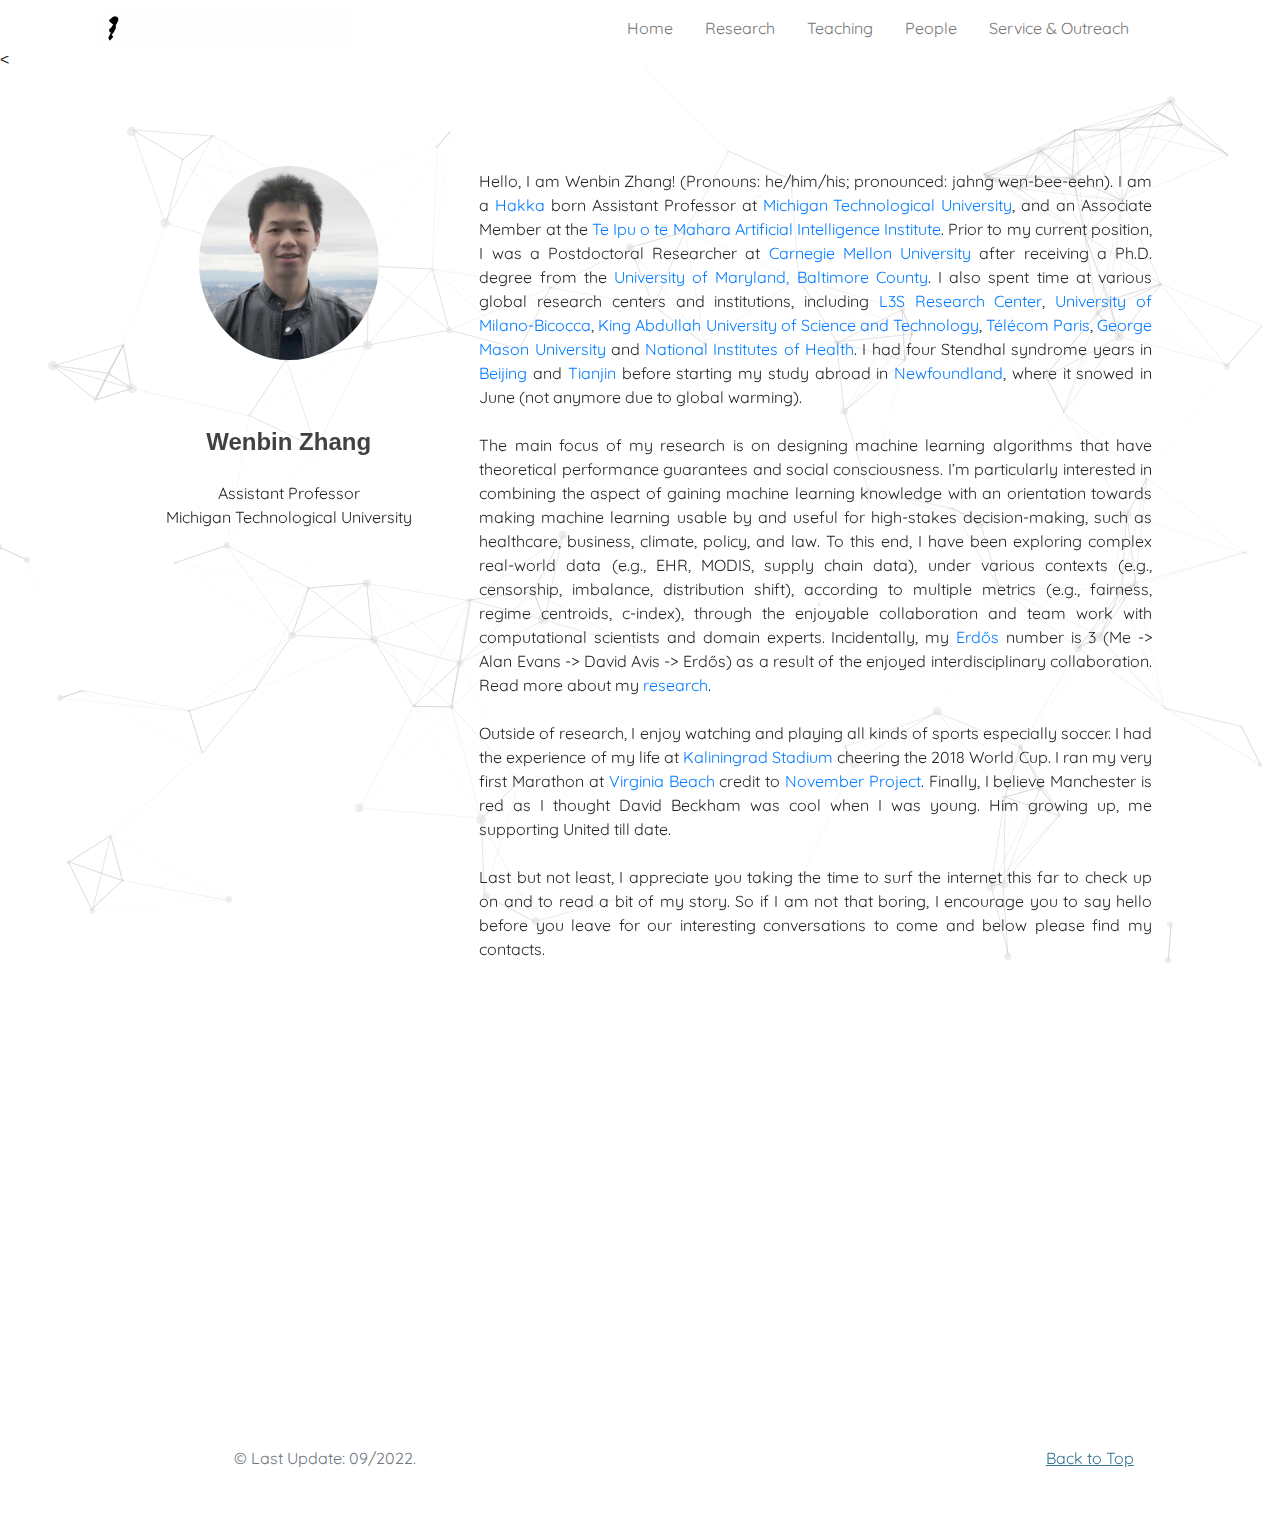
==== index.html @ 7fa9fdf8 "Add files via upload" ====
<!doctype html>
<html lang="en">
<head>

<!-- META -->
<meta charset="utf-8">
<!-- <meta name="viewport" content="width=device-width, initial-scale=1, shrink-to-fit=no"> -->
<meta name="viewport" content="width=device-width,initial-scale=1.0,maximum-scale=1.0,minimum-scale=1.0,user-scalable=no">
<meta name="description" content="Wenbin Zhang Personal Profile">
<meta name="keywords" content="Wenbin Zhang">
<meta name="author" content="Wenbin Zhang">

<meta name="viewport" content="width=device-width, initial-scale=1, maximum-scale=1, user-scalable=no">


<!-- FAVICON -->
<!--<link rel="shortcut icon" href="assets/img/favicon.png">-->

<!-- FONTS -->
<!--<link href="https://fonts.googleapis.com/css?family=Abril+Fatface%7CArapey&amp;subset=latin-ext" rel="stylesheet">-->
        <!-- fonts -->
<link href="https://fonts.googleapis.com/css?family=Quicksand|Work+Sans:400,700,800&display=swap" rel="stylesheet">

<!-- STYLESHEETS -->
<!--<link rel="stylesheet" type="text/css" href="assets/css/plugins.css">-->
<!--<link rel="stylesheet" type="text/css" href="assets/css/main.css">-->
<!--<link rel="stylesheet" type="text/css" href="assets/css/style.css">-->
 <!-- Bootstrap CSS -->
<link href="css/main.css" rel="stylesheet" >
<link href="css/animate.css" rel="stylesheet">
<link href="css/bootstrap.min.css" rel="stylesheet" type="text/css">
<link href="css/font-awesome.min.css" rel="stylesheet" type="text/css">



    <!-- <\!-- this might need to go away -\-> -->
    <!-- <link rel="stylesheet" href="https://use.fontawesome.com/releases/v5.8.1/css/all.css" integrity="sha384-50oBUHEmvpQ+1lW4y57PTFmhCaXp0ML5d60M1M7uH2+nqUivzIebhndOJK28anvf" crossorigin="anonymous"> -->

<link rel="icon" type="image/png" href="./images/favicon.png" />

<script src="js/wow.min.js"></script>
    <script>
      new WOW().init();
    </script>

    <script>
      window.addEventListener("pageshow", function() {
        scrollBy(0, -1000) });
    </script>
</head>

<!-- PAGE TITLE -->
<title>Wenbin Zhang (张雯斌)</title>
<!-- float:left -->

<body>
<div class="demo_panel_box">
  <div class="color_panel_box">
	 <div class="spiner_button slide_in_out"><i class="fa fa-futbol-o fa-spin"></i></div>
	  <span class="red_color"></span>
	  <span class="blue_color"></span>
	  <span class="yellow_color"></span>
	  <span class="purple_color"></span>
	  <span class="pink_color"></span>
	  <span class="green_color"></span>
  </div>
</div>
<div id="particles-js"></div>
<nav class="navbar navbar-expand-lg fixed-top">
    <button id='btn1' class="navbar-toggler" type="button" data-toggle="collapse" data-target="#navbarSupportedContent" aria-controls="navbarSupportedContent" aria-expanded="false" aria-label="Toggle navigation">
       <span class="navbar-toggler-icon">
         <i class="fa fa-bars"></i>
       </span>
    </button>
    <div class="namegif">
        <img src="images/name.gif" style="width:250px; height:40px; position:absolute; top:10px; left:100px">
    </div>
    <div class="collapse navbar-collapse " id="navbarSupportedContent">
        <ul class="navbar-nav mr-4">
           <li class="nav-item">
             <a class="nav-link " data-value="about" href="index.html#about" target="_self">Home</a>
           </li>
           <li class="nav-item">
             <a class="nav-link" data-value="papers" href="research.html" target="_self">Research</a>
           </li>
           <li class="nav-item">
             <a class="nav-link " data-value="teaching" href="teaching.html" target="_self">Teaching</a>
           </li>
           <li class="nav-item">
             <a class="nav-link " data-value="talks" href="people.html" target="_self">People</a>
           </li>
           <li class="nav-item">
             <a class="nav-link " data-value="service" href="service.html" target="_self">Service & Outreach</a>
           </li>
         </ul>
       </div>
  </nav>
  <br>
<!-- PRELOADER -->
<<div class="about">
    <div class="row">

      <div class="col-md-4">

        <div class="container description" style="text-align: center">
		<br>
              <img src="images/author.jpg" class="rounded-circle"><br><br><br>
              <div style="text-align: center">
              <h1>Wenbin Zhang</h1>
                <p> Assistant Professor<br>
<!--                     College of Computing<br> -->
                    Michigan Technological University</p><br>
<!--                 <h6>Email: wenbinzh [at] mtu.edu<br></h6>

		<h6>Office Location: Kanwal and Ann Rekhi Hall 0310</h6> -->
              </div>
        </div>
      </div>

      <div class="col-md-8" id="about">
	<p style="text-align:justify; text-justify:inter-ideograph;">Hello, I am Wenbin Zhang! (Pronouns: he/him/his; pronounced: jahng wen-bee-eehn). I am a <a class="theme-color" href="https://en.wikipedia.org/wiki/Hakka_people" target="_blank" rel="noopener noreferrer">Hakka</a> born Assistant Professor at <a class="theme-color" href="https://www.mtu.edu" target="_blank" rel="noopener noreferrer">Michigan Technological University</a>, and an Associate Member at the <a class="theme-color" href="https://ai.waikato.ac.nz/" target="_blank" rel="noopener noreferrer">Te Ipu o te Mahara Artificial Intelligence Institute</a>. Prior to my current position, I was a Postdoctoral Researcher at <a class="theme-color" href="https://www.cmu.edu/" target="_blank" rel="noopener noreferrer">Carnegie Mellon University</a> after receiving a Ph.D. degree from the <a class="theme-color" href="https://www.umbc.edu/" target="_blank" rel="noopener noreferrer">University of Maryland, Baltimore County</a>. I also spent time at various global research centers and institutions, including <a class="theme-color" href="https://www.l3s.de/de" target="_blank" rel="noopener noreferrer">L3S Research Center</a>, <a class="theme-color" href="https://www.unimib.it/" target="_blank" rel="noopener noreferrer">University of Milano-Bicocca</a>, <a class="theme-color" href="https://www.kaust.edu.sa/en" target="_blank" rel="noopener noreferrer">King Abdullah University of Science and Technology</a>, <a class="theme-color" href="https://dig.telecom-paristech.fr/blog/" target="_blank" rel="noopener noreferrer">Télécom Paris</a>, <a class="theme-color" href="https://www2.gmu.edu/" target="_blank" rel="noopener noreferrer">George Mason University</a> and <a class="theme-color" href="https://www.nlm.nih.gov/" target="_blank" rel="noopener noreferrer">National Institutes of Health</a>. I had four Stendhal syndrome years in <a class="theme-color" href="https://www.google.com/maps/@39.9553424,116.3162938,17z?hl=en&amp;authuser=0" target="_blank" rel="noopener noreferrer">Beijing</a> and <a class="theme-color" href="https://www.google.com/maps/@39.1099492,117.2091143,18z?hl=en&amp;authuser=0" target="_blank" rel="noopener noreferrer">Tianjin</a> before starting my study abroad in <a class="theme-color" href="https://www.google.com/maps/@47.5730776,-52.7360975,16z?hl=en&amp;authuser=0" target="_blank" rel="noopener noreferrer">Newfoundland</a>, where it snowed in June (not anymore due to global warming).<br><br>

          The main focus of my research is on designing machine learning algorithms that have theoretical performance guarantees and social consciousness. I’m particularly interested in combining the aspect of gaining machine learning knowledge with an orientation towards making machine learning usable by and useful for high-stakes decision-making, such as healthcare, business, climate, policy, and law. To this end, I have been exploring complex real-world data (e.g., EHR, MODIS, supply chain data), under various contexts (e.g., censorship, imbalance, distribution shift), according to multiple metrics (e.g., fairness, regime centroids, c-index), through the enjoyable collaboration and team work with computational scientists and domain experts. Incidentally, my <a class="theme-color" href="https://www.oakland.edu/enp/" target="_blank" rel="noopener noreferrer">Erdős</a> number is 3 (Me -> Alan Evans -> David Avis -> Erdős) as a result of the enjoyed interdisciplinary collaboration. Read more about my <a class="theme-color" href="research.html">research</a>.<br><br>

          Outside of research, I enjoy watching and playing all kinds of sports especially soccer. I had the experience of my life at <a class="theme-color" href="https://en.wikipedia.org/wiki/Kaliningrad_Stadium" target="_blank" rel="noopener noreferrer">Kaliningrad Stadium</a> cheering the 2018 World Cup. I ran my very first Marathon at <a class="theme-color" href="https://www.shamrockmarathon.com/" target="_blank" rel="noopener noreferrer">Virginia Beach</a> credit to <a class="theme-color" href="https://november-project.com/baltimore-md/" target="_blank" rel="noopener noreferrer">November Project</a>. Finally, I believe Manchester is red as I thought David Beckham was cool when I was young. Him growing up, me supporting United till date.<br><br>

          Last but not least, I appreciate you taking the time to surf the internet this far to check up on and to read a bit of my story. So if I am not that boring,  I encourage you to say hello before you leave for our interesting conversations to come and below please find my contacts. <br><br></p>
          
      </div>
    </div>
  </div>
<!-- /PRELOADER -->

<hr class="featurette-divider wow zoomIn">

<div class="contact wow zoomIn">
<h1 class="text-center">Contact</h1>

<!-- <div class="div-container">
    <div class="mybox">
        <div class="box_item1">
            <p style="text-align:center;"><b>Email: </b></p>
            <p style="text-align:center;"><b>Phone: </b></p>
            <p style="text-align:center;"><b>Office: </b></p>
        </div>
        <div class="box_item2">
            <p style="text-align:left;"><a href="mailto:wenbinzh@mtu.edu" style="text-decoration:none" target="_blank">wenbinzh at mtu dot edu</a></p>
            <p style="text-align:left;">9064871087</p>
            <p style="text-align:left;">Rekhi Hall 0310</p>
        </div>
        <div class="box_item1">
            <p style="text-align:center;"><b>Mailing<br>Address:</b></p>
        </div>
        <div class="box_item2">
            <p style="text-align:left;">Department of Computer Science<br>
                Michigan Technological University <br>
                1400 Townsend Drive <br>
                Houghton, MI 49931 </p>
        </div>
    </div>
</div> -->
<div id="contact">
<div class="div-container">
    <div class="mybox">
        <div class="box_item3">
            <div class="row">
                <div class="col-md-4">

                </div>
                <div class="col-md-2">
                    <p><b>Email:</b></p>
                </div>
                <div class="col-md-4"><p><a href="mailto:wenbinzh@mtu.edu" style="text-decoration:none" target="_blank">wenbinzh [at] mtu.edu</a></p>
                </div>
<!--                <div class="col-md-1">-->

<!--                </div>-->
            </div>
            <div class="row">
                <div class="col-md-4">

                </div>
                <div class="col-md-2">
                    <p><b>Phone:</b></p>
                </div>
                <div class="col-md-4"><p>+1 906-487-1087</p>
                </div>
<!--                <div class="col-md-1">-->

<!--                </div>-->
            </div>
            <div class="row">
                <div class="col-md-4">

                </div>
                <div class="col-md-2">
                    <p><b>Office:</b></p>
                </div>
                <div class="col-md-4"><p>Rekhi Hall 0310</p>
                </div>
<!--                <div class="col-md-1">-->

<!--                </div>-->
            </div>
        </div>
        <div class="box_item4">
            <div class="row">
                <div class="col-md-1">

                </div>
                <div class="col-md-2">
                    <p><b>Mailing<br>Address:</b></p>
                </div>
                <div class="col-md-6"><p>Department of Computer Science<br>
                Michigan Technological University <br>
                1400 Townsend Drive <br>
                Houghton, MI 49931</p>
                </div>
                <div class="col-md-1">

                </div>
            </div>
        </div>
</div>
</div>
</div>
</div>	



<hr class="featurette-divider wow zoomIn">
  <footer class="footer mt-auto py-3" >
    <div class="flex-container">
      <span class="flex-item text-muted">© Last Update: 09/2022.</span>
      <div class="flex-item" style="width:20%"></div>
      <div class="flex-item"><a class="footer_link" href="#" target="_self">Back to Top</a></div>
    </div>
<!--  </div>-->
  </footer>

<!-- IMAGE CONTAINER -->
<div class="image-container">

	<div class="background-img"></div>
	<div class="information-img"></div>
</div>
<!-- /IMAGE CONTAINER -->


<!-- CONTENT AREA -->


<script src="https://code.jquery.com/jquery-3.3.1.slim.min.js" integrity="sha384-q8i/X+965DzO0rT7abK41JStQIAqVgRVzpbzo5smXKp4YfRvH+8abtTE1Pi6jizo" crossorigin="anonymous"></script>
<script src="https://cdnjs.cloudflare.com/ajax/libs/popper.js/1.14.7/umd/popper.min.js" integrity="sha384-UO2eT0CpHqdSJQ6hJty5KVphtPhzWj9WO1clHTMGa3JDZwrnQq4sF86dIHNDz0W1" crossorigin="anonymous"></script>
<script src="https://stackpath.bootstrapcdn.com/bootstrap/4.3.1/js/bootstrap.min.js" integrity="sha384-JjSmVgyd0p3pXB1rRibZUAYoIIy6OrQ6VrjIEaFf/nJGzIxFDsf4x0xIM+B07jRM" crossorigin="anonymous"></script>
<!-- JAVASCRIPTS -->
<script type="text/javascript" src="js/plugins.js"></script>
<script type="text/javascript" src="js/main.js"></script>
<script type="text/javascript" src="js/particles.min.js"></script>
<script type="text/javascript" src="js/app.js"></script>
<script type="text/javascript" src="js/publication.js"></script>
<script type="text/javascript" src="js/wow-1.3.0.min.js"></script>
<script type="text/javascript" src="js/validator.min.js"></script>
<script type="text/javascript" src="js/magnific-popup-options.js"></script>
<script type="text/javascript" src='js/jquery-3.4.1.min.js'></script>
<script type="text/javascript" src='js/effects.js'></script>
<script type="text/javascript" src='js/main.js'></script>
<style>
.copyrights{text-indent:-9999px;height:0;line-height:0;font-size:0;overflow:hidden;}
</style>

</body>


</html>
---- css/main.css ----
/*Set a font*/
html,h2,h3,h4,h5,h6,a,span,div{
 font-family: "Quicksand", 'Hiragino Sans GB', Tahoma, Helvetica, Arial, sans-serif;
 display:block;
}


h1 {
  font-family: 'Hiragino Sans GB', sans-serif;
  font-weight: 700;
  color: #568e30;
}

h1.text-center {
  font-size: 22px;
  font-weight: 700;
}

a:link, a:visited {
  /* color: #008b96; */
}

/* define navbar appearance */
.navbar{
  background:white;
  /*  background-color:rgba(0,0,0,0.5);*/
}

.navbar .navbar-collapse{
  margin:0px 7%;
}

.navbar .namegif{
  margin:0px 0% 0px 100px;
}

.nav-link,.navbar-brand{
  color: #757675;
  cursor: pointer;
  padding:8px;
}

.nav-link{
  margin-right: 1em !important;}

.nav-link:hover, .navbar-brand:hover{
  /*background-color:#2b441e;*/
    background-color:#568e30;
  color: #f4f4f4;
  border-radius: 5px;
}

.navbar-collapse{
  justify-content: flex-end;}

.navbar-toggler{
  /* background:#215772 !important; */
  /* border: solid 1px; */
}

/*.fa-bars{*/
/*  margin-top:5px;*/
/*  color:grey;*/
/*}*/

/*header style*/
.header{
 background-image: url("finalCover.jpeg");
 background-attachment: fixed;
 background-size: cover;
 background-position: center;
 text-align: center;
 vertical-align: middle;
 display:block;
}

/* .overlay{
 position: absolute;
 min-height: 110%;
 min-width: 100%;
 left: 0;
 top: 0;
 bottom:0;
 background: rgba(244, 244, 244, 0.60);
} */



.description img {
  width:180px;
  height: auto;
  margin-top: 40px;
}

.about .description h1{
 color:#414042;
 font-weight: bold;
 font-size:150%;
 margin-top: 20px;
}

.about .description p{
 color:#1c1c1c;
 font-size: 16px;
 /* line-height: 1.5; */
 margin: 5px 0;
}

.description h6{
 color:#1c1c1c;
 font-size: 14px;
}

.arrow{
  color: black;
  height: 1000%;
  margin: auto;
}

.description button{
 background:#317191;
 color:#fff;
 font-size:15px;
 margin: 70px 0;
 box-shadow: 2px 2px 4px #383838;
}

.description .btn a{
  color:white;
}

.description .btn a:hover{
  color:#d8d8d8;
  text-decoration: none;
}

/*styling the About section*/
.about{
 margin: 30px 10%;
 /* position: relative; */
}
.about h1{
  margin: 2em 0 1em;
}

.about p{
  margin-top: 10%;
}

.about a{
  display: inline;
  /* color: #1b75bc; */
}

/* news */
.news{
  margin: 0 10%;
}

.news h1{
 margin: 2em 0 1em;
}

.news a{
  display: inline;
}

.responsive {
  width: 100%;
  height: auto;
}


/* papers */
.papers {
 margin: 10px 10%;
 position: relative;
}

.papers h1{
  margin: 2em 0 1em;
}

.papers h4{
 margin: 0px 0px 30px;
 font-weight: bold;
 color: grey;
 font-size: 180%;
}
.papers h5 {
  font-family: 'Hiragino Sans GB', sans-serif;
  font-weight: 700;
  font-size: 15px;
}

.papers h6 {
  font-size: 14px;
}

.paper p{
  font-size:15px;
  margin: 0 0 6px;
  /* font-family: 'Hiragino Sans GB', sans-serif; */
}

.paper span, .about span{
  font-family: 'Hiragino Sans GB', sans-serif !important;
  display: inline;
  /* color: red; */
  font-weight: bold;
  font-size: 14px;
}

.papers a{
  display: inline;
}

.btn {
font-family: 'Hiragino Sans GB', sans-serif;
 padding: 2px 4px !important;
 height: 20px !important;
 font-size: 12px !important;
 font-weight: 800 !important;
}

.btn-primary.arxiv{
  background: #FF9933;
  border-color: #FF9933;
}

.btn-primary.circ{
  background: #28A745;
  border-color: #28A745;
}

.btn-primary.github{
  background: #343a40;
  border-color: #343a40;
}

/*4633FF*/
/*CA33FF*/
.btn-outline-primary.arxiv{
  border-color: #FF9933;
  color: #FF9933;
}

.btn-outline-primary.circ{
  border-color: #28A745;
  color: #28A745;
}

.btn-outline-primary.github{
  border-color: #343a40;
  color: #343a40;
}

.btn-outline-primary.blog{
  border-color: #00adbb;
  color: #00adbb;
}

.btn-outline-primary.talk{
  border-color: #6a52ab;
  color: #6a52ab;
}

.btn-outline-primary.slides{
    border-color: #0484c9;
    color: #0484c9;
}

/*footer*/
.featurette-divider{
  margin:30px 10% 40px 10%;

}

.footerarea{
    /*position: relative;*/
    /*background: url(../images/intro-bg.jpg); !*** intro-section background image ***!*/
    /*background-repeat: no-repeat;*/
    /*background-position: center;*/
    /*background-size: cover;*/
    /*width: 100%;*/
    /*height: 100%;*/
    /*z-index: 1;*/
    background-color: red;
}

.footer a{
  color:grey;
  text-decoration: underline;
}

.flex-container{
  margin:30px 10%;
  display:flex;
  justify-content: space-around;
}

.flex-container .footer_link{
  color: #317191;
  position: absolute;
  z-index: 12;
}

#particles-js{
  position: fixed;
  width: 100%;
  height: 100%;
  top: 7%;
  left: 0;
  z-index: 0;
}


.hiddenMemo {
	width:200px;
  	overflow: hidden;			
  	text-overflow: ellipsis;
  	display: -webkit-box;     	
  	-webkit-line-clamp: 2;    	
  	-webkit-box-orient: vertical; 
}

.data{
            /*注意：此处使用width无效*/
            display: flex;
        }
.data>div{
            box-sizing: border-box;
            /* 如果 div高度不一样，让div顶部对齐使用vertical-align*/
            /*vertical-align: top;*/
}
.data_left{
            width:300px;
            background-color: #E6A23C;
}
.data_middle{
            flex: 1;
            background-color: #909399;
}

.dropdown {
  position: relative;
  display: inline-block;
  z-index: 1
}
.dropdown-content {
  display: none;
  position: absolute;
  /*background-color: #f9f9f9;*/
  background-color: rgb(255,250,240);
  min-width: 600px;
  box-shadow: 0px 8px 16px 0px rgba(0,0,0,0.2);
  padding: 12px 16px;
  position: relative;
  z-index: 2
}
.dropdown:hover .dropdown-content {
  display: block;
  text-align:justify;
  text-justify:inter-ideograph;
}

/*.contact{*/
/*    position: relative;*/
/*}*/

.div-container {

margin: 10px 0;

padding: 10px;

width: 100%;

/*border: 2px solid #ccc;*/

position: relative;

}
.adddiv-container {
      width: 100%;
      height: 30px;
      display: flex;
      justify-content: center;
    }
.div1 {

width: 25%;

height: 300px;

/*border: 2px solid red;*/

}

.div2 {

width: 25%;

height: 300px;

/*border: 2px solid red;*/

position: absolute;

/* 边距设置 */

right: 50%;

top: 10px;

}
.div3 {

width: 25%;

height: 300px;

/*border: 2px solid red;*/
position: absolute;

/* 边距设置 */

right: 25%;

top: 10px;

}
.div4 {

width: 25%;

height: 300px;

/*border: 2px solid red;*/
position: absolute;

/* 边距设置 */

right: 0%;

top: 10px;

}

.mybox{
  width: 100%;
  display: flex;
  flex-wrap: wrap;
  justify-content: space-between;
}
.box_item1{ /
    flex: 1;
    width: 20%;
    min-width: 20%; /* 加入这两个后每个item的宽度就生效了*/
    max-width: 20%; /* 加入这两个后每个item的宽度就生效了*/
    height: 200px;
  }
.box_item2{ /
    flex: 1;
    width: 30%;
    min-width: 30%; /* 加入这两个后每个item的宽度就生效了*/
    max-width: 30%; /* 加入这两个后每个item的宽度就生效了*/
    height: 200px;
  }
.box_item3{ /
    flex: 1;
    width: 50%;
    min-width: 50%; /* 加入这两个后每个item的宽度就生效了*/
    max-width: 50%; /* 加入这两个后每个item的宽度就生效了*/
    height: 200px;
  }
.box_item4{ /
    flex: 1;
    width: 50%;
    min-width: 50%; /* 加入这两个后每个item的宽度就生效了*/
    max-width: 50%; /* 加入这两个后每个item的宽度就生效了*/
    height: 200px;
  }
.red {
    color: red;
}

.colorful {
    background-image: -webkit-linear-gradient(left, #F30306, #FDDF02 25%, #F30306 50%, #FDDF02 75%, #F30306);
    -webkit-text-fill-color: transparent;
    -webkit-background-clip: text;
    -webkit-background-size: 200% 100%;
    -webkit-animation: maskedAnimation 4s infinite linear;
    font-size: 18px;
}


@keyframes maskedAnimation {
    0% {
        background-position: 0 0;
    }
    100% {
        background-position: -100% 0;
    }
}
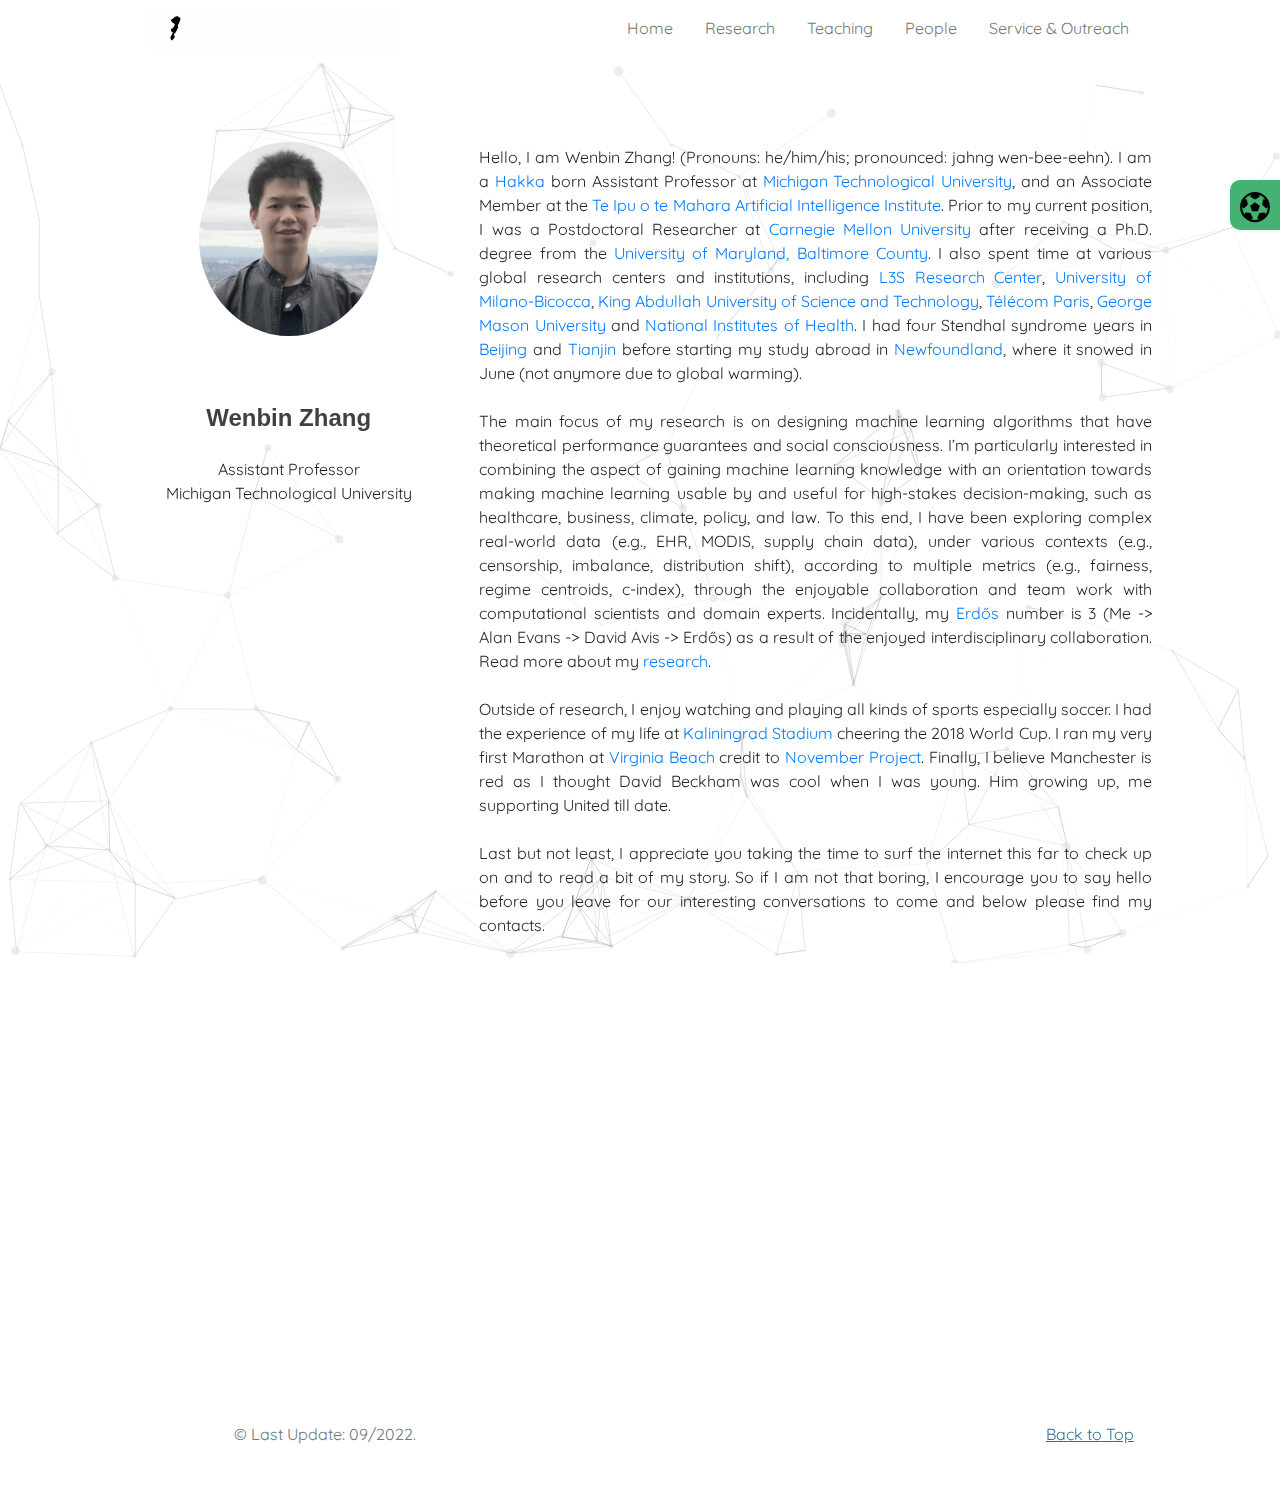
==== commit d19e0987: "Update index.html" ====
--- a/index.html
+++ b/index.html
@@ -73,7 +73,7 @@
        </span>
     </button>
     <div class="namegif">
-        <img src="images/name.gif" style="width:250px; height:40px; position:absolute; top:10px; left:100px">
+        <img src="images/name.gif" style="width:250px; height:40px; position:absolute; top:10px; left:150px">
     </div>
     <div class="collapse navbar-collapse " id="navbarSupportedContent">
         <ul class="navbar-nav mr-4">
--- a/css/main.css
+++ b/css/main.css
@@ -477,8 +477,8 @@
 .box_item4{ /
     flex: 1;
     width: 50%;
-    min-width: 50%; /* 加入这两个后每个item的宽度就生效了*/
-    max-width: 50%; /* 加入这两个后每个item的宽度就生效了*/
+    min-width: 50%; 
+    max-width: 50%; 
     height: 200px;
   }
 .red {
@@ -504,5 +504,278 @@
     }
 }
 
-
-
+.demo_panel_box{
+    position: fixed;
+    width: 180px;
+    height: 140px;
+    background: #e6e6e6;
+    right: -180px;
+    top: 180px;
+    text-align: center;
+    z-index: 99;
+}
+
+.color_panel_box {
+  margin-top: 20px;
+  padding: 0 12px;
+}
+.spiner_button{
+    height: 50px;
+    width: 50px;
+    background: #44b272;
+    position: absolute;
+    display: block;
+    right: 180px;
+    top: 0px;
+    z-index: 99;
+    text-align: center;
+    font-size: 30px;
+    color: black;
+    padding-top: 5px;
+    cursor: pointer;
+    border-radius: 10px 0 0 10px;
+}
+.color_panel_box span{
+    width: 30px;
+    height: 30px;
+    margin-left: 15px;
+    display: block;
+    border-radius: 50%;
+    float: left;
+    margin-bottom: 15px;
+    cursor: pointer;
+
+}
+.color_panel_box span.red_color{
+    background-color: #DC143C;
+}
+.color_panel_box span.blue_color{
+    background-color: #4183D7;
+}
+.color_panel_box span.yellow_color{
+    background-color: #ffd505;
+}
+.color_panel_box span.purple_color{
+    background-color: #663399;
+}
+.color_panel_box span.pink_color{
+    background-color: #D2527F;
+}
+.color_panel_box span.green_color{
+    background-color: #44b272;
+}
+
+/*======= yellow =========*/
+.yellow_color_theme .main-menu ul.navbar-nav li.active a.theme-color{
+    color: #ffd505;
+}
+.yellow_color_theme .main-menu ul.navbar-nav li:hover a.theme-color{
+    color: #ffd505;
+}
+.yellow_color_theme .welcome-text h1 span.theme-color{
+    color: #ffd505;
+}
+.yellow_color_theme .banner-icon.theme-color{
+    color: #ffd505;
+}
+.yellow_color_theme .btn.theme-color, .yellow_color_theme a.btn.theme-color{
+    background: #ffd505;
+}
+.yellow_color_theme .social-icon.theme-color a:hover{
+    background: #ffd505;
+    color: #fff;
+}
+.yellow_color_theme .section-title h2 span.theme-color {
+  color: #ffd505;
+}
+.yellow_color_theme .review-list .owl-dots div.active{
+    background: #ffd505;
+}
+.yellow_color_theme .spiner_button{
+    background: #ffd505;
+}
+.yellow_color_theme .about a.theme-color{
+    color: #ffd505;
+}
+/*======= end yellow =========*/
+
+/*=========== red ===========*/
+.red_color_theme .main-menu ul.navbar-nav li.active a.theme-color{
+    color: #DC143C;
+}
+.red_color_theme .main-menu ul.navbar-nav li:hover a.theme-color{
+    color: #DC143C;
+}
+.red_color_theme .welcome-text h1 span.theme-color{
+    color: #DC143C;
+}
+.red_color_theme .banner-icon.theme-color{
+    color: #DC143C;
+}
+.red_color_theme .btn.theme-color, .red_color_theme a.btn.theme-color{
+    background: #DC143C;
+    color: #fff;
+}
+.red_color_theme .social-icon.theme-color a:hover{
+    background: #DC143C;
+    color: #fff;
+}
+.red_color_theme .section-title h2 span.theme-color {
+  color: #DC143C;
+}
+.red_color_theme .review-list .owl-dots div.active{
+    background: #DC143C;
+}
+.red_color_theme .spiner_button{
+     background: #DC143C;
+}
+.red_color_theme .about a.theme-color{
+    color: #DC143C;
+}
+/*=========== end red ===========*/
+
+/*=========== green ===========*/
+.green_color_theme .main-menu ul.navbar-nav li.active a.theme-color{
+    color: #44b272;
+}
+.green_color_theme .main-menu ul.navbar-nav li:hover a.theme-color{
+    color: #44b272;
+}
+
+.green_color_theme .welcome-text h1 span.theme-color{
+    color: #44b272;
+}
+.green_color_theme .banner-icon.theme-color{
+    color: #44b272;
+}
+.green_color_theme .btn.theme-color, .green_color_theme a.btn.theme-color{
+    background: #44b272;
+    color: #fff;
+}
+.green_color_theme .social-icon.theme-color a:hover{
+    background: #44b272;
+    color: #fff;
+}
+.green_color_theme .section-title h2 span.theme-color {
+  color: #44b272;
+}
+.green_color_theme .review-list .owl-dots div.active{
+    background: #44b272;
+}
+.green_color_theme .spiner_button{
+     background: #44b272;
+}
+.green_color_theme .about a.theme-color{
+    color: #44b272;
+}
+/*=========== end green ===========*/
+
+/*=========== pink ===========*/
+.pink_color_theme .main-menu ul.navbar-nav li.active a.theme-color{
+    color: #D2527F;
+}
+.pink_color_theme .main-menu ul.navbar-nav li:hover a.theme-color{
+    color: #D2527F;
+}
+
+.pink_color_theme .welcome-text h1 span.theme-color{
+    color: #D2527F;
+}
+.pink_color_theme .banner-icon.theme-color{
+    color: #D2527F;
+}
+.pink_color_theme .btn.theme-color, .pink_color_theme a.btn.theme-color{
+    background: #D2527F;
+}
+.pink_color_theme .social-icon.theme-color a:hover{
+    background: #D2527F;
+    color: #fff;
+}
+.pink_color_theme .section-title h2 span.theme-color {
+  color: #D2527F;
+}
+.pink_color_theme .review-list .owl-dots div.active{
+    background: #D2527F;
+}
+.pink_color_theme .spiner_button{
+     background: #D2527F;
+}
+.pink_color_theme .about a.theme-color{
+    color: #D2527F;
+}
+/*=========== end pink ===========*/
+
+/*=========== purple ===========*/
+.purple_color_theme .main-menu ul.navbar-nav li.active a.theme-color{
+    color: #663399;
+}
+.purple_color_theme .main-menu ul.navbar-nav li:hover a.theme-color{
+    color: #663399;
+}
+
+.purple_color_theme .welcome-text h1 span.theme-color{
+    color: #663399;
+}
+.purple_color_theme .banner-icon.theme-color{
+    color: #663399;
+}
+.purple_color_theme .btn.theme-color, .purple_color_theme a.btn.theme-color{
+    background: #663399;
+    color: #fff;
+}
+.purple_color_theme .social-icon.theme-color a:hover{
+    background: #663399;
+    color: #fff;
+}
+.purple_color_theme .section-title h2 span.theme-color {
+  color: #663399;
+}
+.purple_color_theme .review-list .owl-dots div.active{
+    background: #663399;
+}
+.purple_color_theme .spiner_button{
+     background: #663399;
+}
+.purple_color_theme .about a.theme-color{
+    color: #663399;
+}
+
+/*=========== end purple ===========*/
+
+/*=========== blue ===========*/
+.blue_color_theme .main-menu ul.navbar-nav li.active a.theme-color{
+    color: #4183D7;
+}
+.blue_color_theme .main-menu ul.navbar-nav li:hover a.theme-color{
+    color: #4183D7;
+}
+
+.blue_color_theme .welcome-text h1 span.theme-color{
+    color: #4183D7;
+}
+.blue_color_theme .banner-icon.theme-color{
+    color: #4183D7;
+}
+.blue_color_theme .btn.theme-color, .blue_color_theme a.btn.theme-color{
+    background: #4183D7;
+    color: #fff;
+}
+.blue_color_theme .social-icon.theme-color a:hover{
+    background: #4183D7;
+    color: #fff;
+}
+.blue_color_theme .section-title h2 span.theme-color {
+  color: #4183D7;
+}
+.blue_color_theme .review-list .owl-dots div.active{
+    background: #4183D7;
+}
+.blue_color_theme .spiner_button{
+     background: #4183D7;
+}
+.blue_color_theme .about a.theme-color{
+    color: #4183D7;
+}
+/*=========== end red ===========*/
+
+
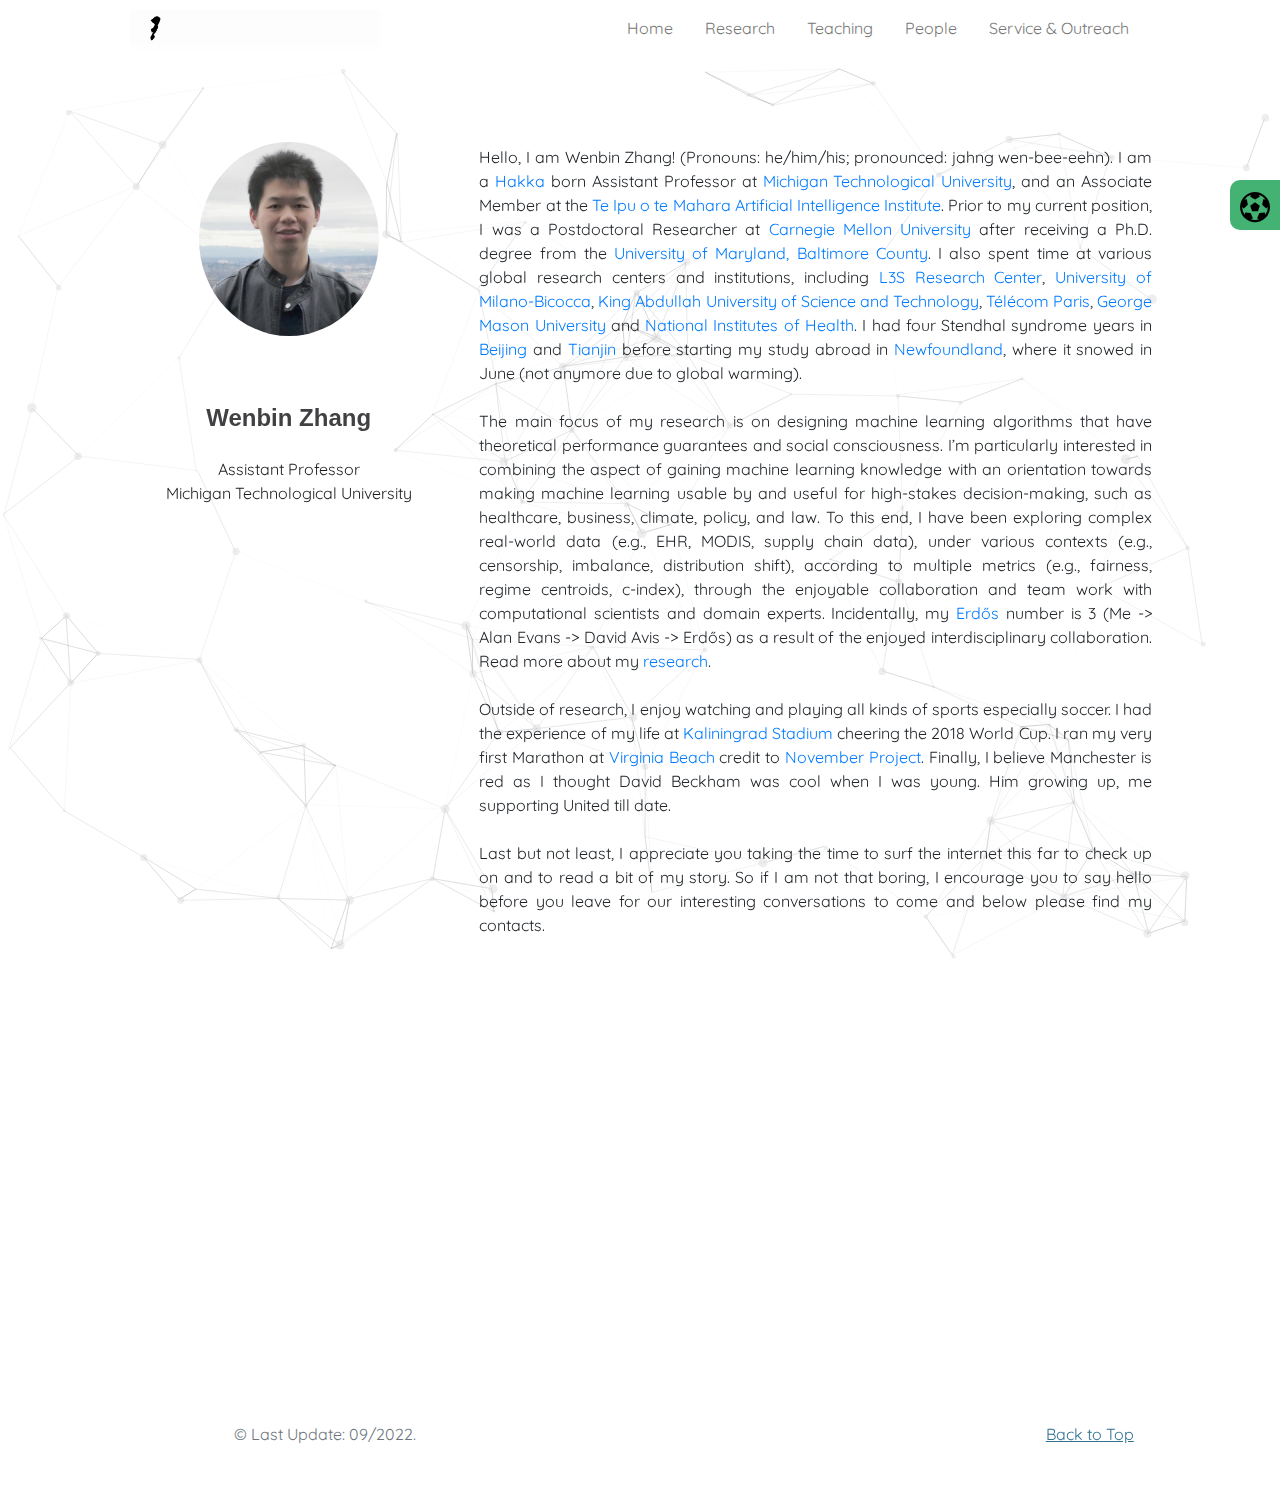
==== commit cad260c5: "Update index.html" ====
--- a/index.html
+++ b/index.html
@@ -73,7 +73,7 @@
        </span>
     </button>
     <div class="namegif">
-        <img src="images/name.gif" style="width:250px; height:40px; position:absolute; top:10px; left:150px">
+        <img src="images/name.gif" style="width:250px; height:40px; position:absolute; top:10px; left:130px">
     </div>
     <div class="collapse navbar-collapse " id="navbarSupportedContent">
         <ul class="navbar-nav mr-4">
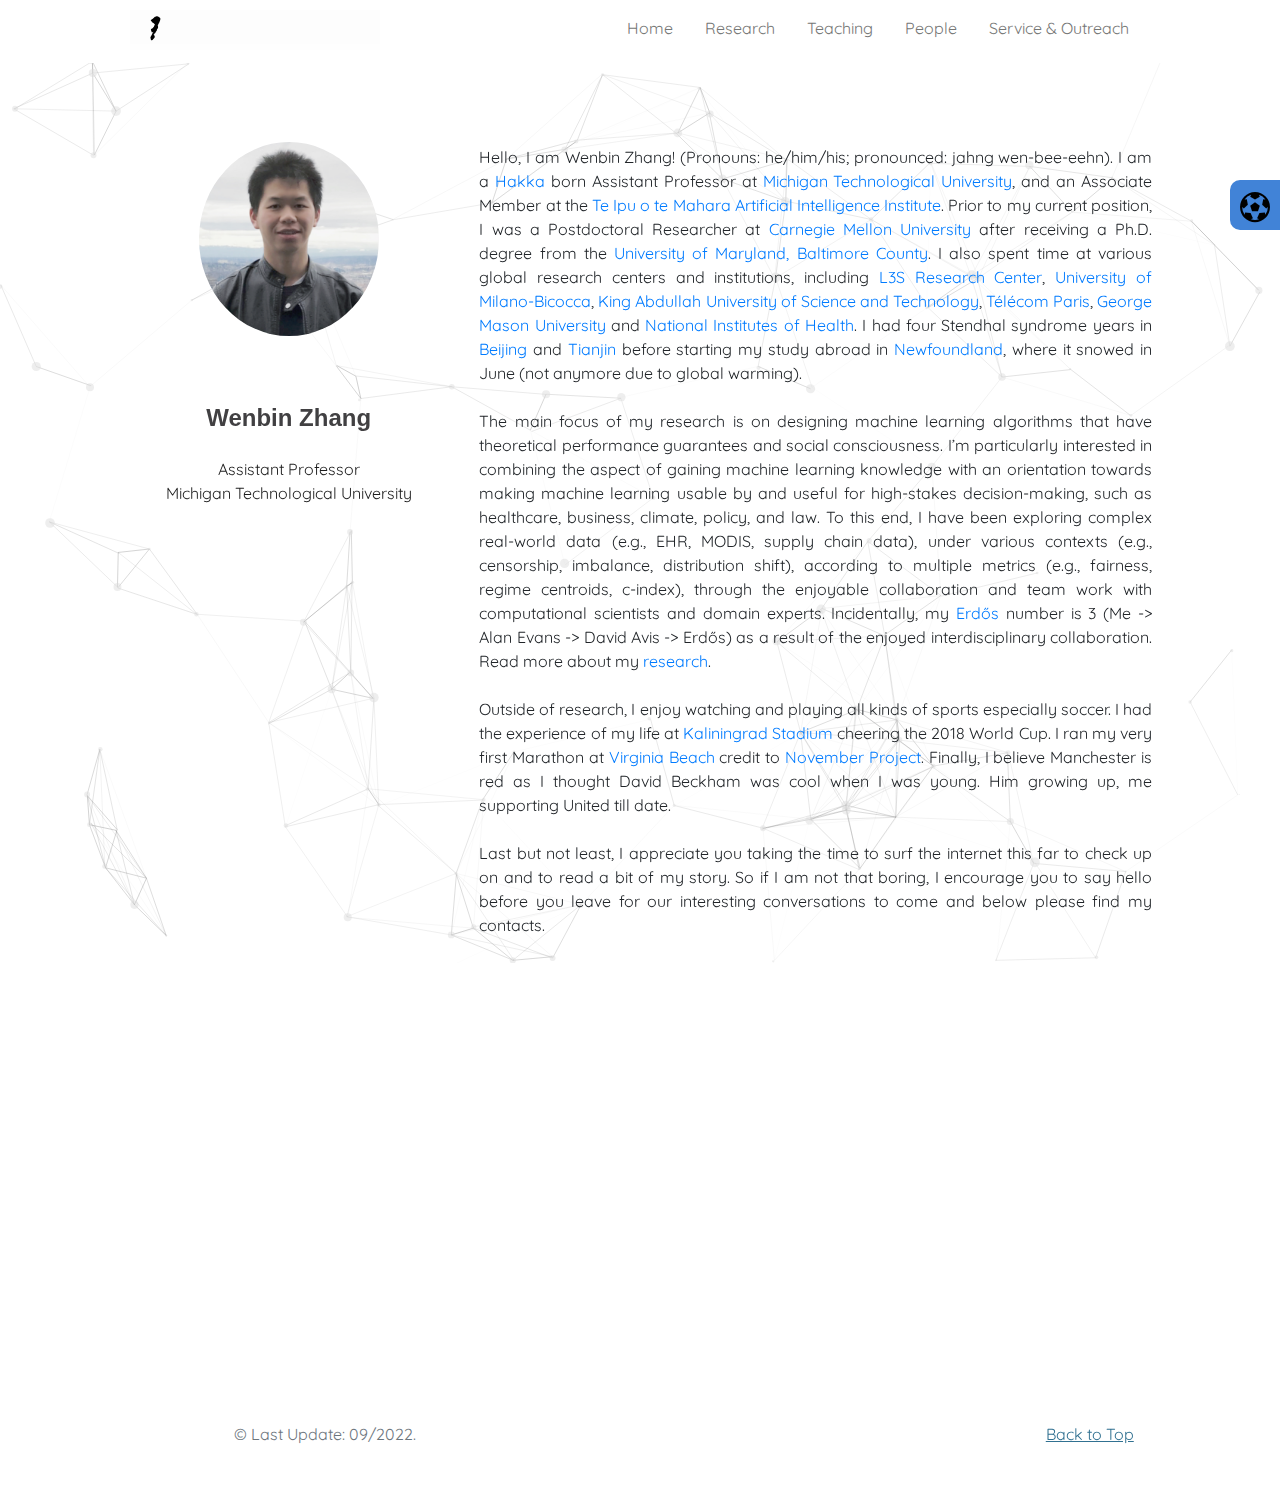
==== commit 01caee58: "Update index.html" ====
--- a/index.html
+++ b/index.html
@@ -170,7 +170,7 @@
                 <div class="col-md-2">
                     <p><b>Email:</b></p>
                 </div>
-                <div class="col-md-4"><p><a href="mailto:wenbinzh@mtu.edu" style="text-decoration:none" target="_blank">wenbinzh [at] mtu.edu</a></p>
+                <div class="col-md-4"><p><a class="theme-color" href="mailto:wenbinzh@mtu.edu" style="text-decoration:none" target="_blank">wenbinzh [at] mtu.edu</a></p>
                 </div>
 <!--                <div class="col-md-1">-->
 
--- a/css/main.css
+++ b/css/main.css
@@ -325,13 +325,12 @@
 }
 
 .data{
-            /*注意：此处使用width无效*/
+            
             display: flex;
         }
 .data>div{
             box-sizing: border-box;
-            /* 如果 div高度不一样，让div顶部对齐使用vertical-align*/
-            /*vertical-align: top;*/
+            
 }
 .data_left{
             width:300px;
@@ -407,7 +406,6 @@
 
 position: absolute;
 
-/* 边距设置 */
 
 right: 50%;
 
@@ -423,7 +421,6 @@
 /*border: 2px solid red;*/
 position: absolute;
 
-/* 边距设置 */
 
 right: 25%;
 
@@ -439,7 +436,6 @@
 /*border: 2px solid red;*/
 position: absolute;
 
-/* 边距设置 */
 
 right: 0%;
 
@@ -456,22 +452,22 @@
 .box_item1{ /
     flex: 1;
     width: 20%;
-    min-width: 20%; /* 加入这两个后每个item的宽度就生效了*/
-    max-width: 20%; /* 加入这两个后每个item的宽度就生效了*/
+    min-width: 20%; 
+    max-width: 20%; 
     height: 200px;
   }
 .box_item2{ /
     flex: 1;
     width: 30%;
-    min-width: 30%; /* 加入这两个后每个item的宽度就生效了*/
-    max-width: 30%; /* 加入这两个后每个item的宽度就生效了*/
+    min-width: 30%; 
+    max-width: 30%; 
     height: 200px;
   }
 .box_item3{ /
     flex: 1;
     width: 50%;
-    min-width: 50%; /* 加入这两个后每个item的宽度就生效了*/
-    max-width: 50%; /* 加入这两个后每个item的宽度就生效了*/
+    min-width: 50%; 
+    max-width: 50%; 
     height: 200px;
   }
 .box_item4{ /
@@ -522,7 +518,7 @@
 .spiner_button{
     height: 50px;
     width: 50px;
-    background: #44b272;
+    background: #4183D7;
     position: absolute;
     display: block;
     right: 180px;
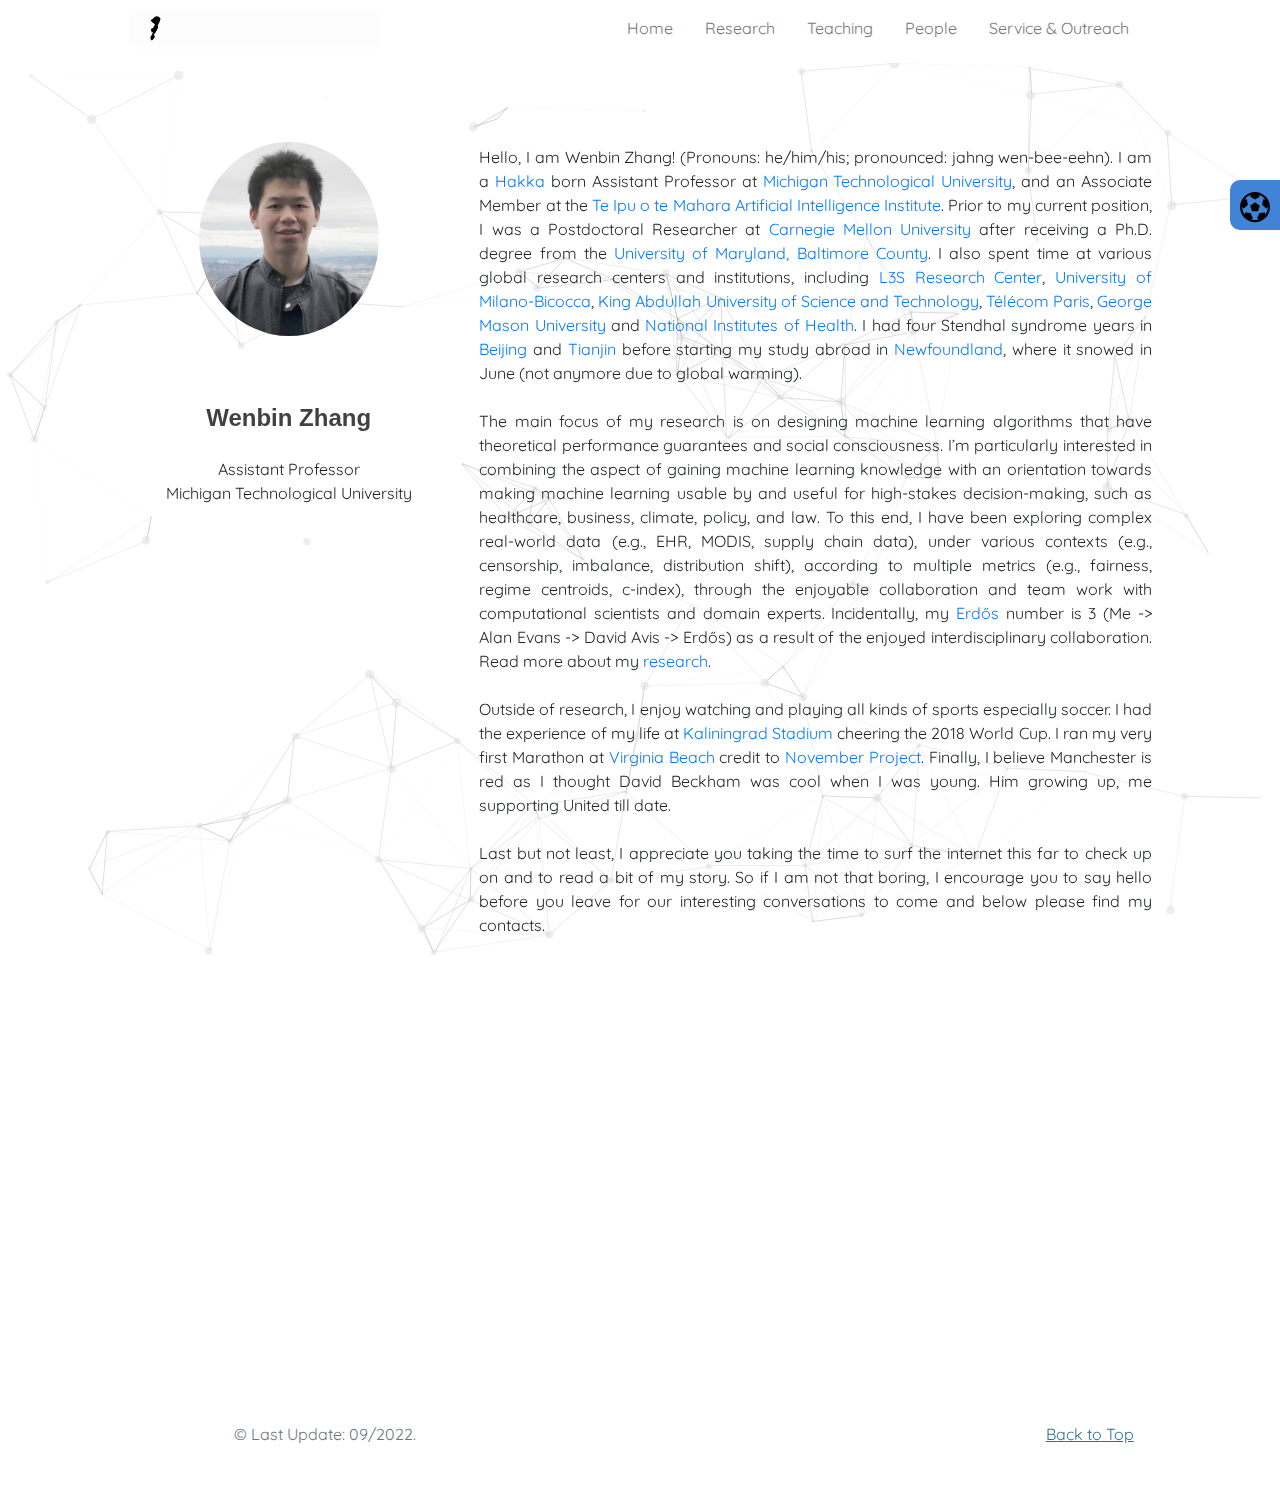
==== commit d7645e62: "Update index.html" ====
--- a/index.html
+++ b/index.html
@@ -78,7 +78,7 @@
     <div class="collapse navbar-collapse " id="navbarSupportedContent">
         <ul class="navbar-nav mr-4">
            <li class="nav-item">
-             <a class="nav-link " data-value="about" href="index.html#about" target="_self">Home</a>
+             <a class="nav-link " data-value="about" href="https://pages.mtu.edu/~wenbinzh/" target="_self">Home</a>
            </li>
            <li class="nav-item">
              <a class="nav-link" data-value="papers" href="research.html" target="_self">Research</a>
--- a/css/main.css
+++ b/css/main.css
@@ -593,6 +593,9 @@
 .yellow_color_theme .about a.theme-color{
     color: #ffd505;
 }
+.yellow_color_theme .div-container a.theme-color{
+    color: #ffd505;
+}
 /*======= end yellow =========*/
 
 /*=========== red ===========*/
@@ -628,6 +631,9 @@
 .red_color_theme .about a.theme-color{
     color: #DC143C;
 }
+.red_color_theme .div-container a.theme-color{
+    color: #DC143C;
+}
 /*=========== end red ===========*/
 
 /*=========== green ===========*/
@@ -664,6 +670,9 @@
 .green_color_theme .about a.theme-color{
     color: #44b272;
 }
+.green_color_theme .div-container a.theme-color{
+    color: #44b272;
+}
 /*=========== end green ===========*/
 
 /*=========== pink ===========*/
@@ -699,6 +708,9 @@
 .pink_color_theme .about a.theme-color{
     color: #D2527F;
 }
+.pink_color_theme .div-container a.theme-color{
+    color: #D2527F;
+}
 /*=========== end pink ===========*/
 
 /*=========== purple ===========*/
@@ -735,6 +747,9 @@
 .purple_color_theme .about a.theme-color{
     color: #663399;
 }
+.purple_color_theme .div-container a.theme-color{
+    color: #663399;
+}
 
 /*=========== end purple ===========*/
 
@@ -772,6 +787,9 @@
 .blue_color_theme .about a.theme-color{
     color: #4183D7;
 }
+.blue_color_theme .div-container a.theme-color{
+    color: #4183D7;
+}
 /*=========== end red ===========*/
 
 
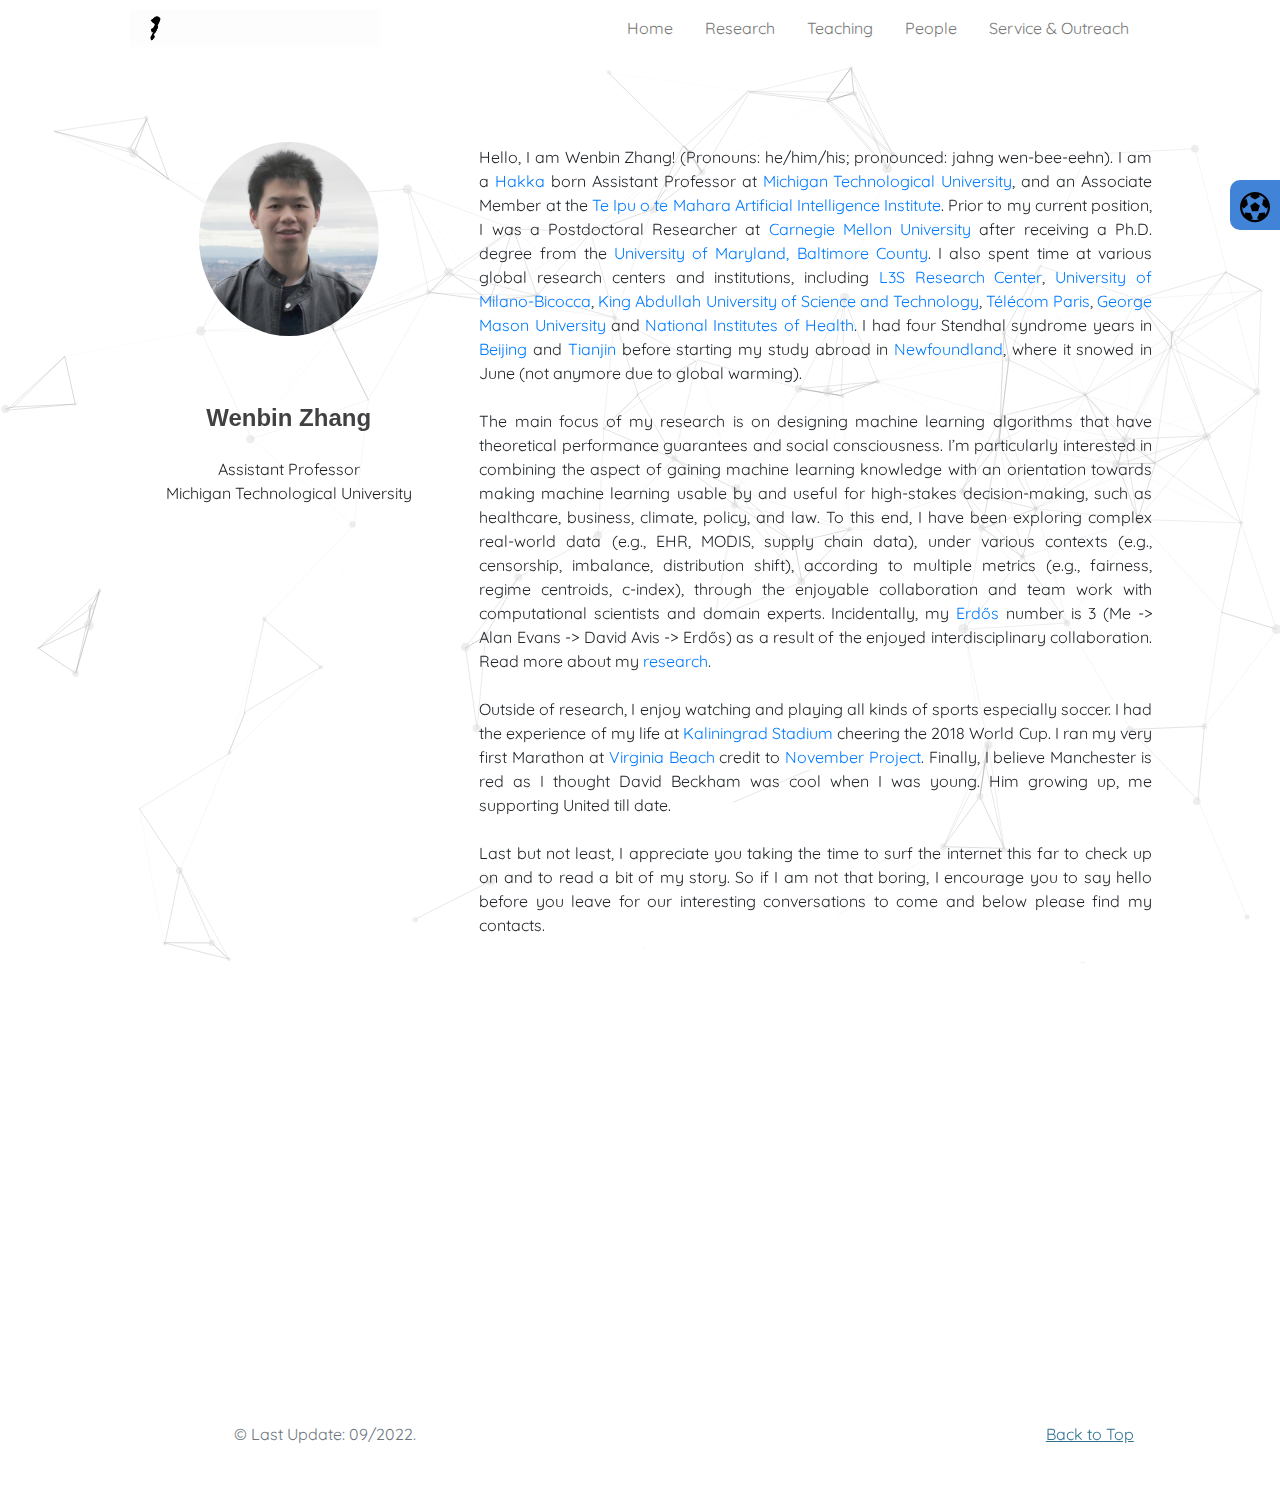
==== commit 0a34cab1: "Update index.html" ====
--- a/index.html
+++ b/index.html
@@ -48,6 +48,15 @@
         scrollBy(0, -1000) });
     </script>
 </head>
+<script async src="https://www.googletagmanager.com/gtag/js?id=GA_TRACKING_ID"></script>
+<script>
+  window.dataLayer = window.dataLayer || [];
+  function gtag(){window.dataLayer.push(arguments);}
+  gtag('js', new Date());
+
+  gtag('config', 'UA-146879426-1');
+</script>	
+	
 
 <!-- PAGE TITLE -->
 <title>Wenbin Zhang (张雯斌)</title>
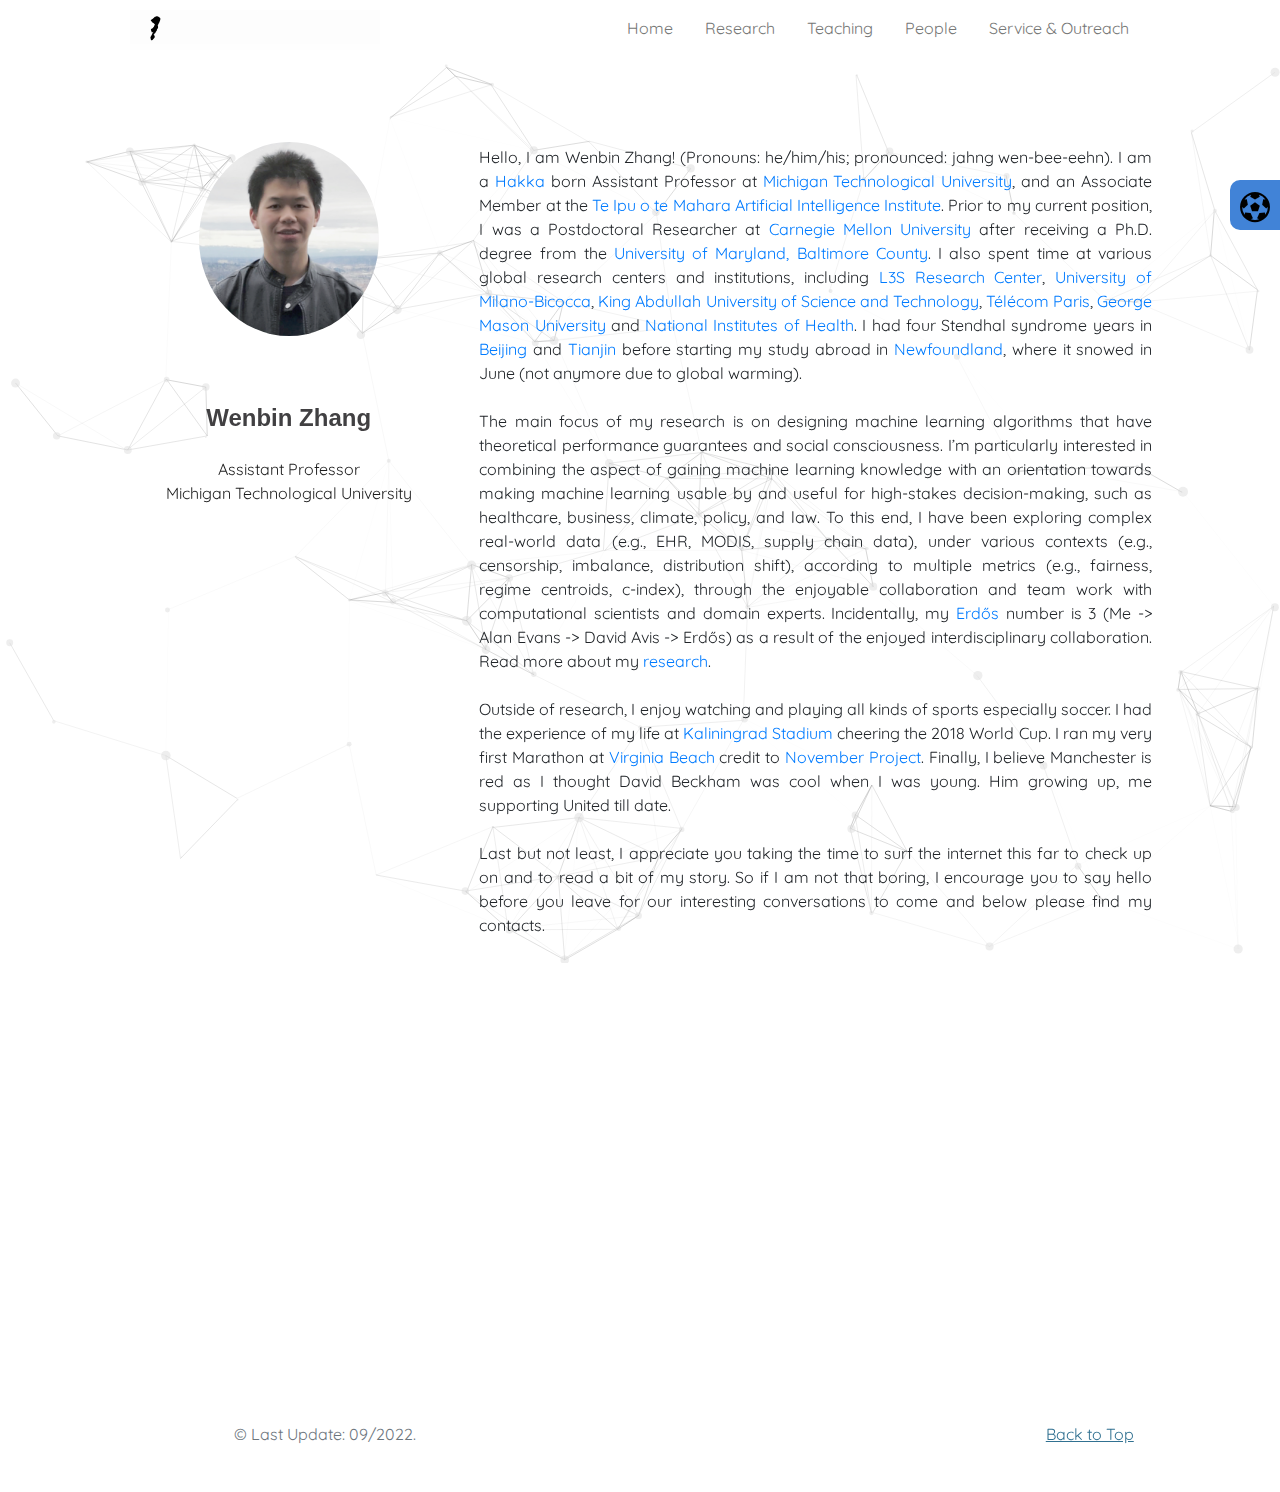
==== commit 9389c16c: "Update index.html" ====
--- a/index.html
+++ b/index.html
@@ -48,7 +48,7 @@
         scrollBy(0, -1000) });
     </script>
 </head>
-<script async src="https://www.googletagmanager.com/gtag/js?id=GA_TRACKING_ID"></script>
+<script async src="https://www.googletagmanager.com/gtag/js?id=UA-146879426-1"></script>
 <script>
   window.dataLayer = window.dataLayer || [];
   function gtag(){window.dataLayer.push(arguments);}
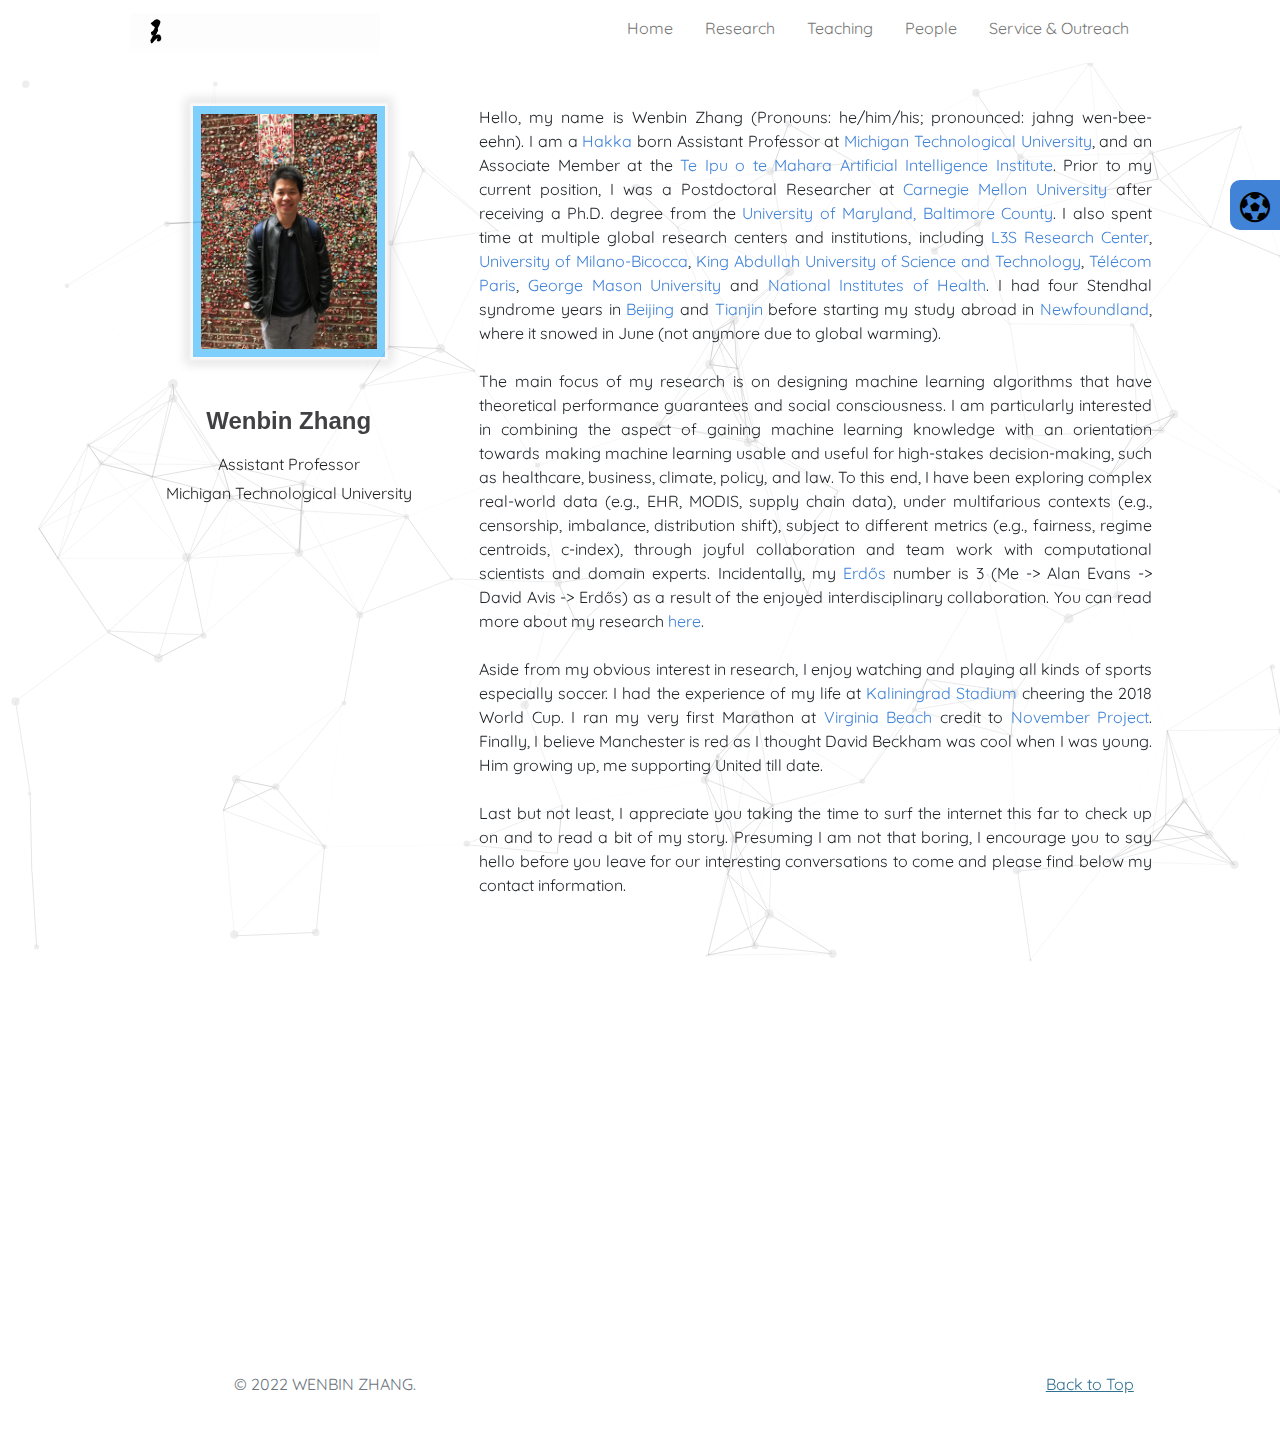
==== commit 2721f006: "Add files via upload" ====
--- a/index.html
+++ b/index.html
@@ -2,46 +2,29 @@
 <html lang="en">
 <head>
 
-<!-- META -->
 <meta charset="utf-8">
-<!-- <meta name="viewport" content="width=device-width, initial-scale=1, shrink-to-fit=no"> -->
 <meta name="viewport" content="width=device-width,initial-scale=1.0,maximum-scale=1.0,minimum-scale=1.0,user-scalable=no">
 <meta name="description" content="Wenbin Zhang Personal Profile">
 <meta name="keywords" content="Wenbin Zhang">
 <meta name="author" content="Wenbin Zhang">
-
-<meta name="viewport" content="width=device-width, initial-scale=1, maximum-scale=1, user-scalable=no">
-
-
-<!-- FAVICON -->
-<!--<link rel="shortcut icon" href="assets/img/favicon.png">-->
-
-<!-- FONTS -->
-<!--<link href="https://fonts.googleapis.com/css?family=Abril+Fatface%7CArapey&amp;subset=latin-ext" rel="stylesheet">-->
-        <!-- fonts -->
+<script type="text/javascript">
+	document.body.addEventListener("touchstart", function() {});
+</script>
+
 <link href="https://fonts.googleapis.com/css?family=Quicksand|Work+Sans:400,700,800&display=swap" rel="stylesheet">
 
-<!-- STYLESHEETS -->
-<!--<link rel="stylesheet" type="text/css" href="assets/css/plugins.css">-->
-<!--<link rel="stylesheet" type="text/css" href="assets/css/main.css">-->
-<!--<link rel="stylesheet" type="text/css" href="assets/css/style.css">-->
- <!-- Bootstrap CSS -->
+
 <link href="css/main.css" rel="stylesheet" >
 <link href="css/animate.css" rel="stylesheet">
 <link href="css/bootstrap.min.css" rel="stylesheet" type="text/css">
 <link href="css/font-awesome.min.css" rel="stylesheet" type="text/css">
 
-
-
-    <!-- <\!-- this might need to go away -\-> -->
-    <!-- <link rel="stylesheet" href="https://use.fontawesome.com/releases/v5.8.1/css/all.css" integrity="sha384-50oBUHEmvpQ+1lW4y57PTFmhCaXp0ML5d60M1M7uH2+nqUivzIebhndOJK28anvf" crossorigin="anonymous"> -->
-
 <link rel="icon" type="image/png" href="./images/favicon.png" />
 
 <script src="js/wow.min.js"></script>
-    <script>
+<script>
       new WOW().init();
-    </script>
+</script>
 
     <script>
       window.addEventListener("pageshow", function() {
@@ -59,10 +42,10 @@
 	
 
 <!-- PAGE TITLE -->
-<title>Wenbin Zhang (张雯斌)</title>
+<title>Wenbin Zhang | Michigan Technological University</title>
 <!-- float:left -->
 
-<body>
+<body ontouchstart="" >
 <div class="demo_panel_box">
   <div class="color_panel_box">
 	 <div class="spiner_button slide_in_out"><i class="fa fa-futbol-o fa-spin"></i></div>
@@ -82,7 +65,7 @@
        </span>
     </button>
     <div class="namegif">
-        <img src="images/name.gif" style="width:250px; height:40px; position:absolute; top:10px; left:130px">
+        <img src="images/name.gif" style="width:250px; height:40px; position:absolute; top:13px; left:130px">
     </div>
     <div class="collapse navbar-collapse " id="navbarSupportedContent">
         <ul class="navbar-nav mr-4">
@@ -110,15 +93,17 @@
     <div class="row">
 
       <div class="col-md-4">
-
         <div class="container description" style="text-align: center">
 		<br>
-              <img src="images/author.jpg" class="rounded-circle"><br><br><br>
+<!--              <img src="images/author.jpg" class="rounded-circle"><br><br><br>-->
+              <div class="photo">
+                  <img class="theme-color" style="margin-top: 15%;" src="images/author.jpg">
+              </div>
               <div style="text-align: center">
               <h1>Wenbin Zhang</h1>
-                <p> Assistant Professor<br>
+                <p> Assistant Professor</p>
 <!--                     College of Computing<br> -->
-                    Michigan Technological University</p><br>
+                    <p>Michigan Technological University</p><br>
 <!--                 <h6>Email: wenbinzh [at] mtu.edu<br></h6>
 
 		<h6>Office Location: Kanwal and Ann Rekhi Hall 0310</h6> -->
@@ -126,14 +111,44 @@
         </div>
       </div>
 
+
       <div class="col-md-8" id="about">
-	<p style="text-align:justify; text-justify:inter-ideograph;">Hello, I am Wenbin Zhang! (Pronouns: he/him/his; pronounced: jahng wen-bee-eehn). I am a <a class="theme-color" href="https://en.wikipedia.org/wiki/Hakka_people" target="_blank" rel="noopener noreferrer">Hakka</a> born Assistant Professor at <a class="theme-color" href="https://www.mtu.edu" target="_blank" rel="noopener noreferrer">Michigan Technological University</a>, and an Associate Member at the <a class="theme-color" href="https://ai.waikato.ac.nz/" target="_blank" rel="noopener noreferrer">Te Ipu o te Mahara Artificial Intelligence Institute</a>. Prior to my current position, I was a Postdoctoral Researcher at <a class="theme-color" href="https://www.cmu.edu/" target="_blank" rel="noopener noreferrer">Carnegie Mellon University</a> after receiving a Ph.D. degree from the <a class="theme-color" href="https://www.umbc.edu/" target="_blank" rel="noopener noreferrer">University of Maryland, Baltimore County</a>. I also spent time at various global research centers and institutions, including <a class="theme-color" href="https://www.l3s.de/de" target="_blank" rel="noopener noreferrer">L3S Research Center</a>, <a class="theme-color" href="https://www.unimib.it/" target="_blank" rel="noopener noreferrer">University of Milano-Bicocca</a>, <a class="theme-color" href="https://www.kaust.edu.sa/en" target="_blank" rel="noopener noreferrer">King Abdullah University of Science and Technology</a>, <a class="theme-color" href="https://dig.telecom-paristech.fr/blog/" target="_blank" rel="noopener noreferrer">Télécom Paris</a>, <a class="theme-color" href="https://www2.gmu.edu/" target="_blank" rel="noopener noreferrer">George Mason University</a> and <a class="theme-color" href="https://www.nlm.nih.gov/" target="_blank" rel="noopener noreferrer">National Institutes of Health</a>. I had four Stendhal syndrome years in <a class="theme-color" href="https://www.google.com/maps/@39.9553424,116.3162938,17z?hl=en&amp;authuser=0" target="_blank" rel="noopener noreferrer">Beijing</a> and <a class="theme-color" href="https://www.google.com/maps/@39.1099492,117.2091143,18z?hl=en&amp;authuser=0" target="_blank" rel="noopener noreferrer">Tianjin</a> before starting my study abroad in <a class="theme-color" href="https://www.google.com/maps/@47.5730776,-52.7360975,16z?hl=en&amp;authuser=0" target="_blank" rel="noopener noreferrer">Newfoundland</a>, where it snowed in June (not anymore due to global warming).<br><br>
-
-          The main focus of my research is on designing machine learning algorithms that have theoretical performance guarantees and social consciousness. I’m particularly interested in combining the aspect of gaining machine learning knowledge with an orientation towards making machine learning usable by and useful for high-stakes decision-making, such as healthcare, business, climate, policy, and law. To this end, I have been exploring complex real-world data (e.g., EHR, MODIS, supply chain data), under various contexts (e.g., censorship, imbalance, distribution shift), according to multiple metrics (e.g., fairness, regime centroids, c-index), through the enjoyable collaboration and team work with computational scientists and domain experts. Incidentally, my <a class="theme-color" href="https://www.oakland.edu/enp/" target="_blank" rel="noopener noreferrer">Erdős</a> number is 3 (Me -> Alan Evans -> David Avis -> Erdős) as a result of the enjoyed interdisciplinary collaboration. Read more about my <a class="theme-color" href="research.html">research</a>.<br><br>
-
-          Outside of research, I enjoy watching and playing all kinds of sports especially soccer. I had the experience of my life at <a class="theme-color" href="https://en.wikipedia.org/wiki/Kaliningrad_Stadium" target="_blank" rel="noopener noreferrer">Kaliningrad Stadium</a> cheering the 2018 World Cup. I ran my very first Marathon at <a class="theme-color" href="https://www.shamrockmarathon.com/" target="_blank" rel="noopener noreferrer">Virginia Beach</a> credit to <a class="theme-color" href="https://november-project.com/baltimore-md/" target="_blank" rel="noopener noreferrer">November Project</a>. Finally, I believe Manchester is red as I thought David Beckham was cool when I was young. Him growing up, me supporting United till date.<br><br>
-
-          Last but not least, I appreciate you taking the time to surf the internet this far to check up on and to read a bit of my story. So if I am not that boring,  I encourage you to say hello before you leave for our interesting conversations to come and below please find my contacts. <br><br></p>
+	<p style="text-align:justify; text-justify:inter-ideograph;">Hello, my name is Wenbin Zhang (Pronouns: he/him/his; pronounced: jahng wen-bee-eehn).
+        I am a <a  class="theme-color" href="https://en.wikipedia.org/wiki/Hakka_people" target="_blank" rel="noopener noreferrer">Hakka</a> born
+        Assistant Professor at <a class="theme-color" href="https://www.mtu.edu" target="_blank" rel="noopener noreferrer">Michigan Technological University</a>,
+        and an Associate Member at the <a class="theme-color" href="https://ai.waikato.ac.nz/" target="_blank" rel="noopener noreferrer">Te Ipu o te Mahara Artificial Intelligence Institute</a>.
+        Prior to my current position, I was a Postdoctoral Researcher at <a class="theme-color" href="https://www.cmu.edu/" target="_blank" rel="noopener noreferrer">Carnegie Mellon University</a>
+        after receiving a Ph.D. degree from the <a class="theme-color" href="https://www.umbc.edu/" target="_blank" rel="noopener noreferrer">University of Maryland, Baltimore County</a>.
+        I also spent time at multiple global research centers and institutions, including <a class="theme-color" href="https://www.l3s.de/de" target="_blank" rel="noopener noreferrer">L3S Research Center</a>,
+        <a class="theme-color" href="https://www.unimib.it/" target="_blank" rel="noopener noreferrer">University of Milano-Bicocca</a>,
+        <a class="theme-color" href="https://www.kaust.edu.sa/en" target="_blank" rel="noopener noreferrer">King Abdullah University of Science and Technology</a>,
+        <a class="theme-color" href="https://dig.telecom-paristech.fr/blog/" target="_blank" rel="noopener noreferrer">Télécom Paris</a>,
+        <a class="theme-color" href="https://www2.gmu.edu/" target="_blank" rel="noopener noreferrer">George Mason University</a>
+        and <a class="theme-color" href="https://www.nlm.nih.gov/" target="_blank" rel="noopener noreferrer">National Institutes of Health</a>.
+        I had four Stendhal syndrome years in <a class="theme-color" href="https://www.google.com/maps/@39.9553424,116.3162938,17z?hl=en&amp;authuser=0" target="_blank" rel="noopener noreferrer">Beijing</a>
+        and <a class="theme-color" href="https://www.google.com/maps/@39.1099492,117.2091143,18z?hl=en&amp;authuser=0" target="_blank" rel="noopener noreferrer">Tianjin</a> before starting my study abroad
+        in <a class="theme-color" href="https://www.google.com/maps/@47.5730776,-52.7360975,16z?hl=en&amp;authuser=0" target="_blank" rel="noopener noreferrer">Newfoundland</a>, where it snowed in June (not anymore due to global warming).<br><br>
+
+        The main focus of my research is on designing machine learning algorithms that have theoretical performance guarantees and social consciousness.
+        I am particularly interested in combining the aspect of gaining machine learning knowledge with an orientation towards making machine learning usable
+        and useful for high-stakes decision-making, such as healthcare, business, climate, policy, and law.
+        To this end, I have been exploring complex real-world data (e.g., EHR, MODIS, supply chain data),
+        under multifarious contexts (e.g., censorship, imbalance, distribution shift),
+        subject to different metrics (e.g., fairness, regime centroids, c-index),
+        through joyful collaboration and team work with computational scientists and domain experts.
+        Incidentally, my <a class="theme-color" href="https://www.oakland.edu/enp/" target="_blank" rel="noopener noreferrer">Erdős</a> number is 3
+        (Me -> Alan Evans -> David Avis -> Erdős) as a result of the enjoyed interdisciplinary collaboration.
+        You can read more about my research <a class="theme-color" href="research.html">here</a>.<br><br>
+
+        Aside from my obvious interest in research, I enjoy watching and playing all kinds of sports especially soccer. I had the experience of my life at
+        <a class="theme-color" href="https://en.wikipedia.org/wiki/Kaliningrad_Stadium" target="_blank" rel="noopener noreferrer">Kaliningrad Stadium</a>
+        cheering the 2018 World Cup. I ran my very first Marathon at <a class="theme-color" href="https://www.shamrockmarathon.com/" target="_blank" rel="noopener noreferrer">Virginia Beach</a>
+        credit to <a class="theme-color" href="https://november-project.com/baltimore-md/" target="_blank" rel="noopener noreferrer">November Project</a>.
+        Finally, I believe Manchester is red as I thought David Beckham was cool when I was young. Him growing up, me supporting United till date.<br><br>
+
+        Last but not least, I appreciate you taking the time to surf the internet this far to check up on and to read a bit of my story.
+        Presuming I am not that boring, I encourage you to say hello before you leave for our interesting conversations to come and please
+        find below my contact information. <br><br></p>
           
       </div>
     </div>
@@ -205,7 +220,7 @@
                 <div class="col-md-2">
                     <p><b>Office:</b></p>
                 </div>
-                <div class="col-md-4"><p>Rekhi Hall 0310</p>
+                <div class="col-md-4"><p>Rekhi Hall 310</p>
                 </div>
 <!--                <div class="col-md-1">-->
 
@@ -240,7 +255,7 @@
 <hr class="featurette-divider wow zoomIn">
   <footer class="footer mt-auto py-3" >
     <div class="flex-container">
-      <span class="flex-item text-muted">© Last Update: 09/2022.</span>
+      <span class="flex-item text-muted">© 2022 WENBIN ZHANG.</span>
       <div class="flex-item" style="width:20%"></div>
       <div class="flex-item"><a class="footer_link" href="#" target="_self">Back to Top</a></div>
     </div>
--- a/css/main.css
+++ b/css/main.css
@@ -37,7 +37,7 @@
 .nav-link,.navbar-brand{
   color: #757675;
   cursor: pointer;
-  padding:8px;
+  padding:11px 8px 8px 2px;
 }
 
 .nav-link{
@@ -96,7 +96,7 @@
  color:#414042;
  font-weight: bold;
  font-size:150%;
- margin-top: 20px;
+ margin-top: 50px;
 }
 
 .about .description p{
@@ -136,11 +136,11 @@
 
 /*styling the About section*/
 .about{
- margin: 30px 10%;
+ margin: -10px 10%;
  /* position: relative; */
 }
 .about h1{
-  margin: 2em 0 1em;
+  margin: 2em 0 0.7em;
 }
 
 .about p{
@@ -170,6 +170,10 @@
   height: auto;
 }
 
+.peoplefig {
+    position:relative;
+    left:30%;
+}
 
 /* papers */
 .papers {
@@ -477,6 +481,13 @@
     max-width: 50%; 
     height: 200px;
   }
+.box_item5{ /
+    flex: 1;
+    width: 70%;
+    min-width: 70%;
+    max-width: 70%;
+    height: 200px;
+  }
 .red {
     color: red;
 }
@@ -503,8 +514,9 @@
 .demo_panel_box{
     position: fixed;
     width: 180px;
-    height: 140px;
-    background: #e6e6e6;
+    height: 110px;
+    background: rgba(155, 157, 157, 0.3);
+    /*background: #e6e6e6;*/
     right: -180px;
     top: 180px;
     text-align: center;
@@ -515,6 +527,7 @@
   margin-top: 20px;
   padding: 0 12px;
 }
+
 .spiner_button{
     height: 50px;
     width: 50px;
@@ -549,7 +562,7 @@
     background-color: #4183D7;
 }
 .color_panel_box span.yellow_color{
-    background-color: #ffd505;
+    background-color: #FFFFCC;
 }
 .color_panel_box span.purple_color{
     background-color: #663399;
@@ -596,6 +609,22 @@
 .yellow_color_theme .div-container a.theme-color{
     color: #ffd505;
 }
+.yellow_color_theme .photo img.theme-color{
+    /*width:100%;*/
+    /*height: 60%;*/
+    /*min-width: 60%;*/
+    /*max-width: 80%;*/
+    min-width: 66%;
+    max-width: 100%;
+    min-height: 50%;
+    max-height: 60%;
+    border: 8px solid #FFFFCC;
+    box-shadow: 0px 0px 6px 4px rgba(255, 255, 255, 0.7), 0px 0px 10px 8px rgba(0, 0, 0, 0.1);
+}
+.yellow_color_theme .photo img:hover{
+    animation: me-img-hover 2000ms linear 100ms infinite forwards;
+    border: 8px solid #FFFFCC;
+}
 /*======= end yellow =========*/
 
 /*=========== red ===========*/
@@ -634,6 +663,22 @@
 .red_color_theme .div-container a.theme-color{
     color: #DC143C;
 }
+.red_color_theme .photo img.theme-color{
+    /*width:100%;*/
+    /*height: 60%;*/
+    /*min-width: 60%;*/
+    /*max-width: 80%;*/
+    min-width: 66%;
+    max-width: 100%;
+    min-height: 50%;
+    max-height: 60%;
+    border: 8px solid rgba(243, 16, 2, 0.7);
+    box-shadow: 0px 0px 2px 3px rgba(155, 157, 157, 0.7), 0px 0px 10px 8px rgba(0, 0, 0, 0.1);
+}
+.red_color_theme .photo img:hover{
+    animation: me-img-hover 2000ms linear 100ms infinite forwards;
+    border: 8px solid rgba(243, 16, 2, 0.7);
+}
 /*=========== end red ===========*/
 
 /*=========== green ===========*/
@@ -673,6 +718,22 @@
 .green_color_theme .div-container a.theme-color{
     color: #44b272;
 }
+.green_color_theme .photo img.theme-color{
+    /*width:100%;*/
+    /*height: 60%;*/
+    /*min-width: 60%;*/
+    /*max-width: 80%;*/
+    min-width: 66%;
+    max-width: 100%;
+    min-height: 50%;
+    max-height: 60%;
+    border: 8px solid #44b272;
+    box-shadow: 0px 0px 2px 3px rgba(155, 157, 157, 0.7), 0px 0px 10px 8px rgba(0, 0, 0, 0.1);
+}
+.green_color_theme .photo img:hover{
+    animation: me-img-hover 2000ms linear 100ms infinite forwards;
+    border: 8px solid #44b272;
+}
 /*=========== end green ===========*/
 
 /*=========== pink ===========*/
@@ -711,6 +772,22 @@
 .pink_color_theme .div-container a.theme-color{
     color: #D2527F;
 }
+.pink_color_theme .photo img.theme-color{
+    /*width:100%;*/
+    /*height: 60%;*/
+    /*min-width: 60%;*/
+    /*max-width: 80%;*/
+    min-width: 66%;
+    max-width: 100%;
+    min-height: 50%;
+    max-height: 60%;
+    border: 8px solid #D2527F;
+    box-shadow: 0px 0px 2px 3px rgba(155, 157, 157, 0.7), 0px 0px 10px 8px rgba(0, 0, 0, 0.1);
+}
+.pink_color_theme .photo img:hover{
+    animation: me-img-hover 2000ms linear 100ms infinite forwards;
+    border: 8px solid #D2527F;
+}
 /*=========== end pink ===========*/
 
 /*=========== purple ===========*/
@@ -750,6 +827,22 @@
 .purple_color_theme .div-container a.theme-color{
     color: #663399;
 }
+.purple_color_theme .photo img.theme-color{
+    /*width:100%;*/
+    /*height: 60%;*/
+    /*min-width: 60%;*/
+    /*max-width: 80%;*/
+    min-width: 66%;
+    max-width: 100%;
+    min-height: 50%;
+    max-height: 60%;
+    border: 8px solid #663399;
+    box-shadow: 0px 0px 2px 3px rgba(155, 157, 157, 0.7), 0px 0px 10px 8px rgba(0, 0, 0, 0.1);
+}
+.purple_color_theme .photo img:hover{
+    animation: me-img-hover 2000ms linear 100ms infinite forwards;
+    border: 8px solid #663399;
+}
 
 /*=========== end purple ===========*/
 
@@ -790,6 +883,64 @@
 .blue_color_theme .div-container a.theme-color{
     color: #4183D7;
 }
+.blue_color_theme img.active{
+    /*width:100%;*/
+    /*height: 60%;*/
+    min-width: 60%;
+    max-width: 80%;
+    min-height: 50%;
+    max-height: 60%;
+    border: 8px solid rgba(0, 160, 249, 0.5);
+    box-shadow: 0px 0px 2px 3px rgba(155, 157, 157, 0.7), 0px 0px 10px 8px rgba(0, 0, 0, 0.1);
+}
+.blue_color_theme .photo img.theme-color{
+    /*width:200px;*/
+    /*height: 100px;*/
+    min-width: 66%;
+    max-width: 100%;
+    min-height: 50%;
+    max-height: 80%;
+    border: 8px solid rgba(0, 160, 249, 0.5);
+    box-shadow: 0px 0px 2px 3px rgba(255, 255, 255, 0.7), 0px 0px 10px 8px rgba(0, 0, 0, 0.1);
+}
+.blue_color_theme .photo img:hover{
+    animation: me-img-hover 2000ms linear 100ms infinite forwards;
+    border: 8px solid rgba(0, 160, 249, 0.5);
+}
 /*=========== end red ===========*/
 
-
+@keyframes me-img-hover {
+    0% {
+        transform: rotate(-15deg);
+    }
+    25% {
+        transform: rotate(0deg);
+    }
+    50% {
+        transform: rotate(15deg);
+    }
+    75% {
+        transform: rotate(0deg);
+    }
+    100% {
+        transform: rotate(-15deg);
+    }
+}
+
+/*.me-img {*/
+/*    width:100%;*/
+/*    height: 60%;*/
+/*    margin-top: 45px;*/
+/*    !*border: 10px solid #FFFFCC;*!*/
+/*    border: 8px solid rgba(0, 160, 249, 0.5);*/
+/*    !*border: 8px solid rgba(243, 16, 2, 0.7);*!*/
+/*    !*border: 8px solid #FFFFCC;*!*/
+/*    !*transform: rotate(-10deg);*!*/
+/*    !*box-shadow: 0px 0px 2px 3px rgba(155, 157, 157, 0.7), 0px 0px 10px 8px rgba(0, 0, 0, 0.1);*!*/
+/*}*/
+
+/*#me-img:hover {*/
+/*    animation: me-img-hover 2000ms linear 100ms infinite forwards;*/
+/*}*/
+
+
